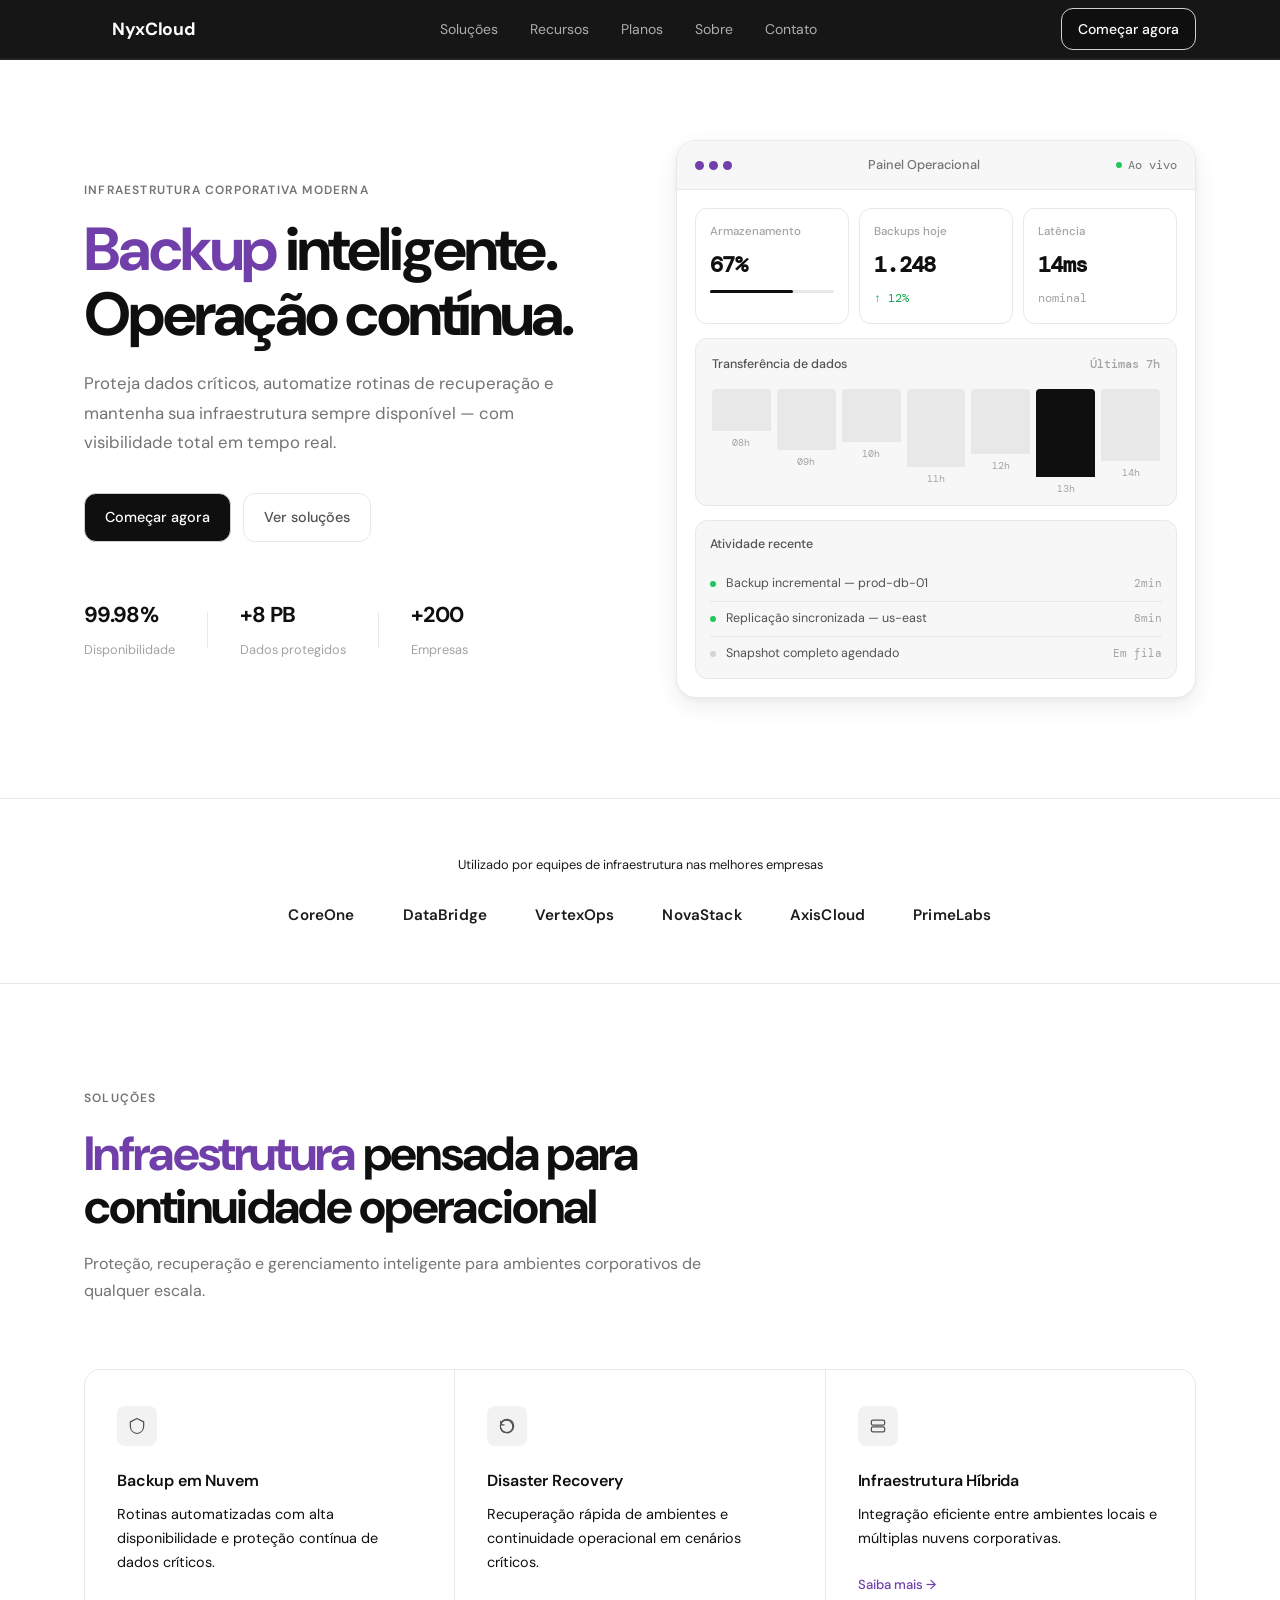
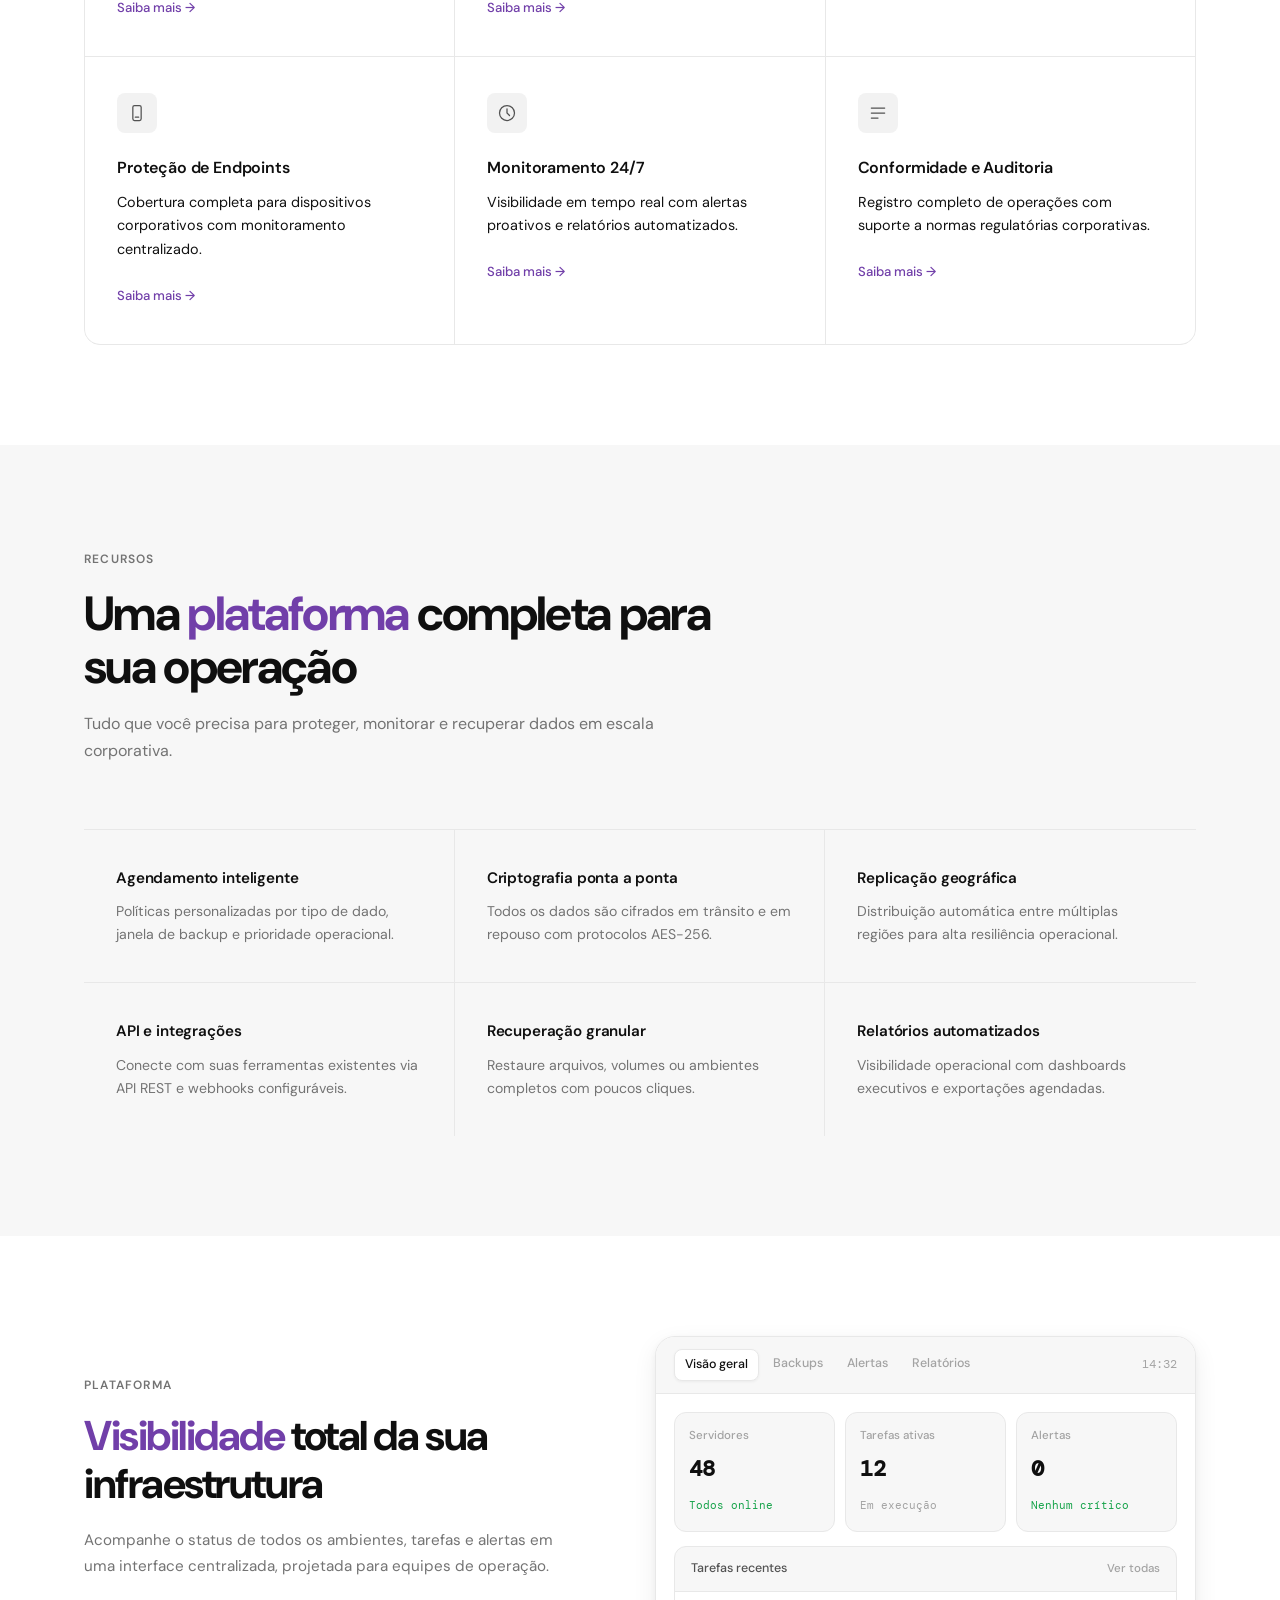
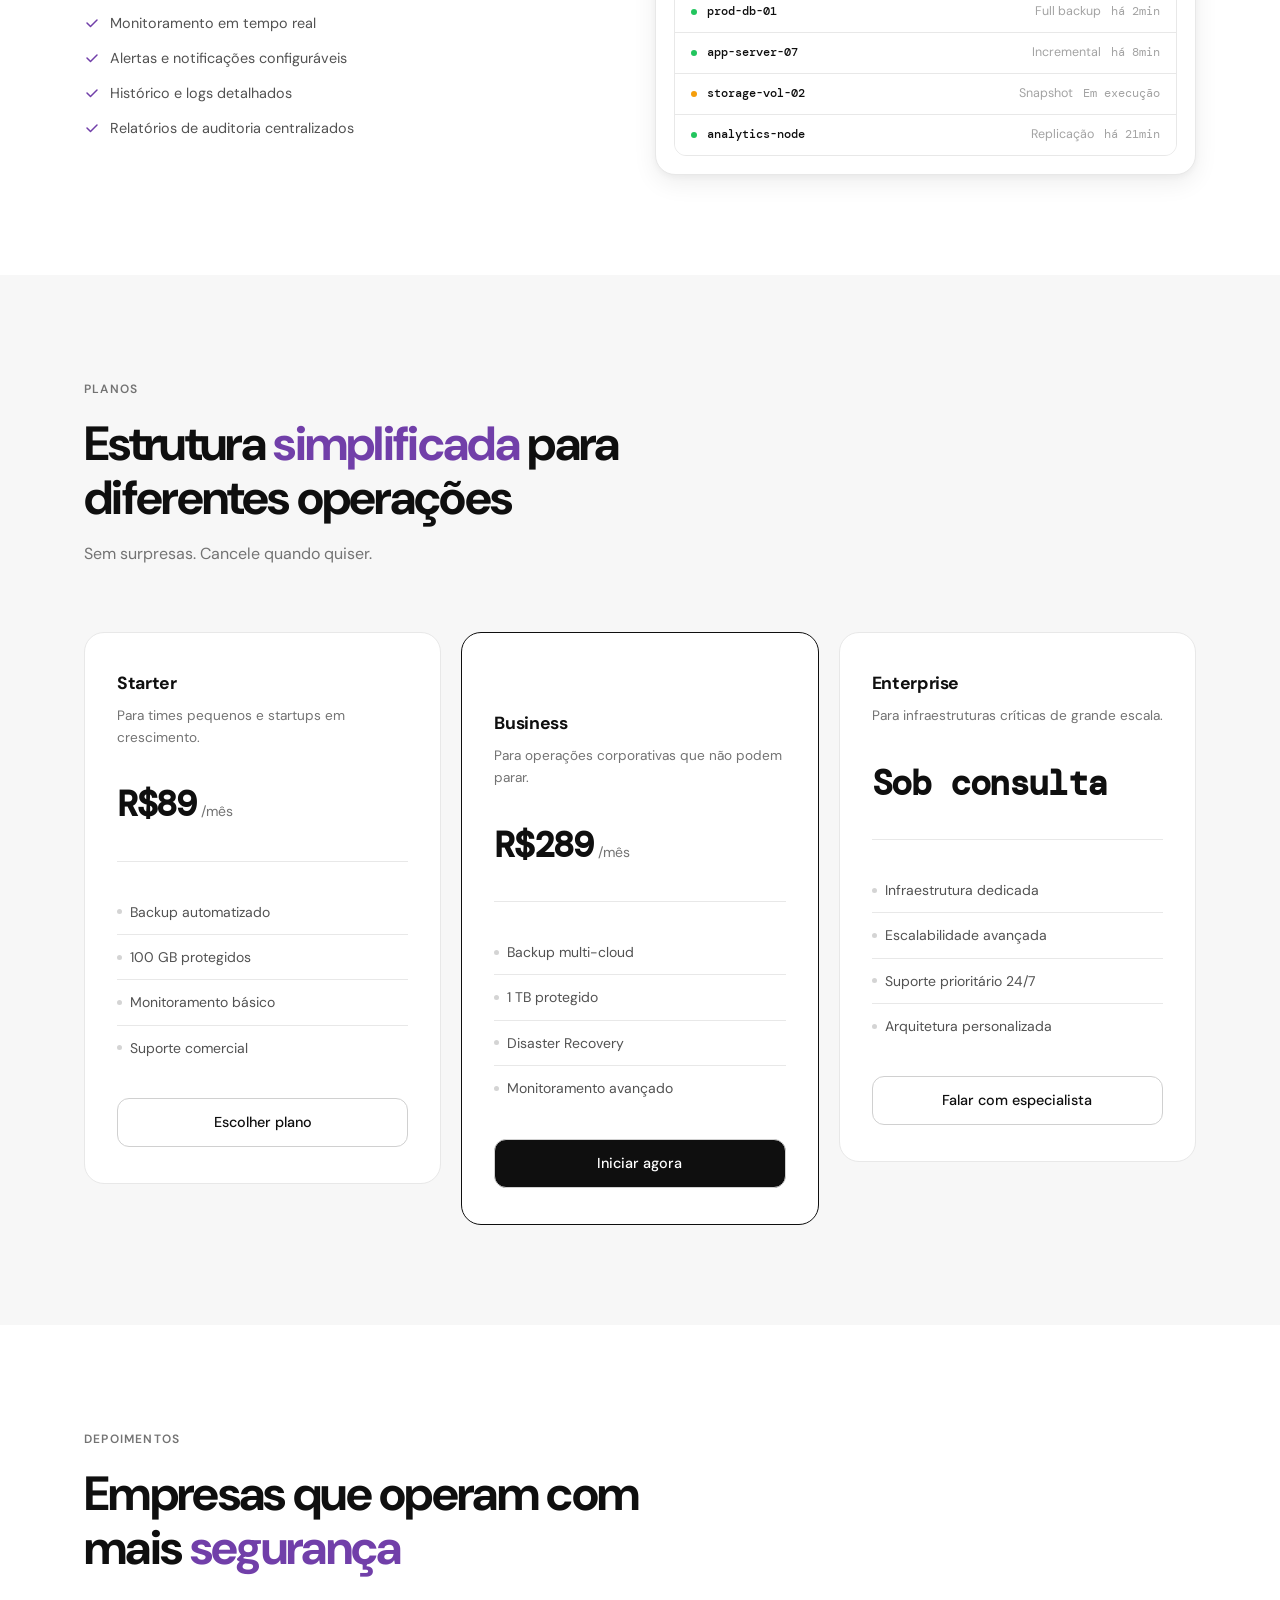
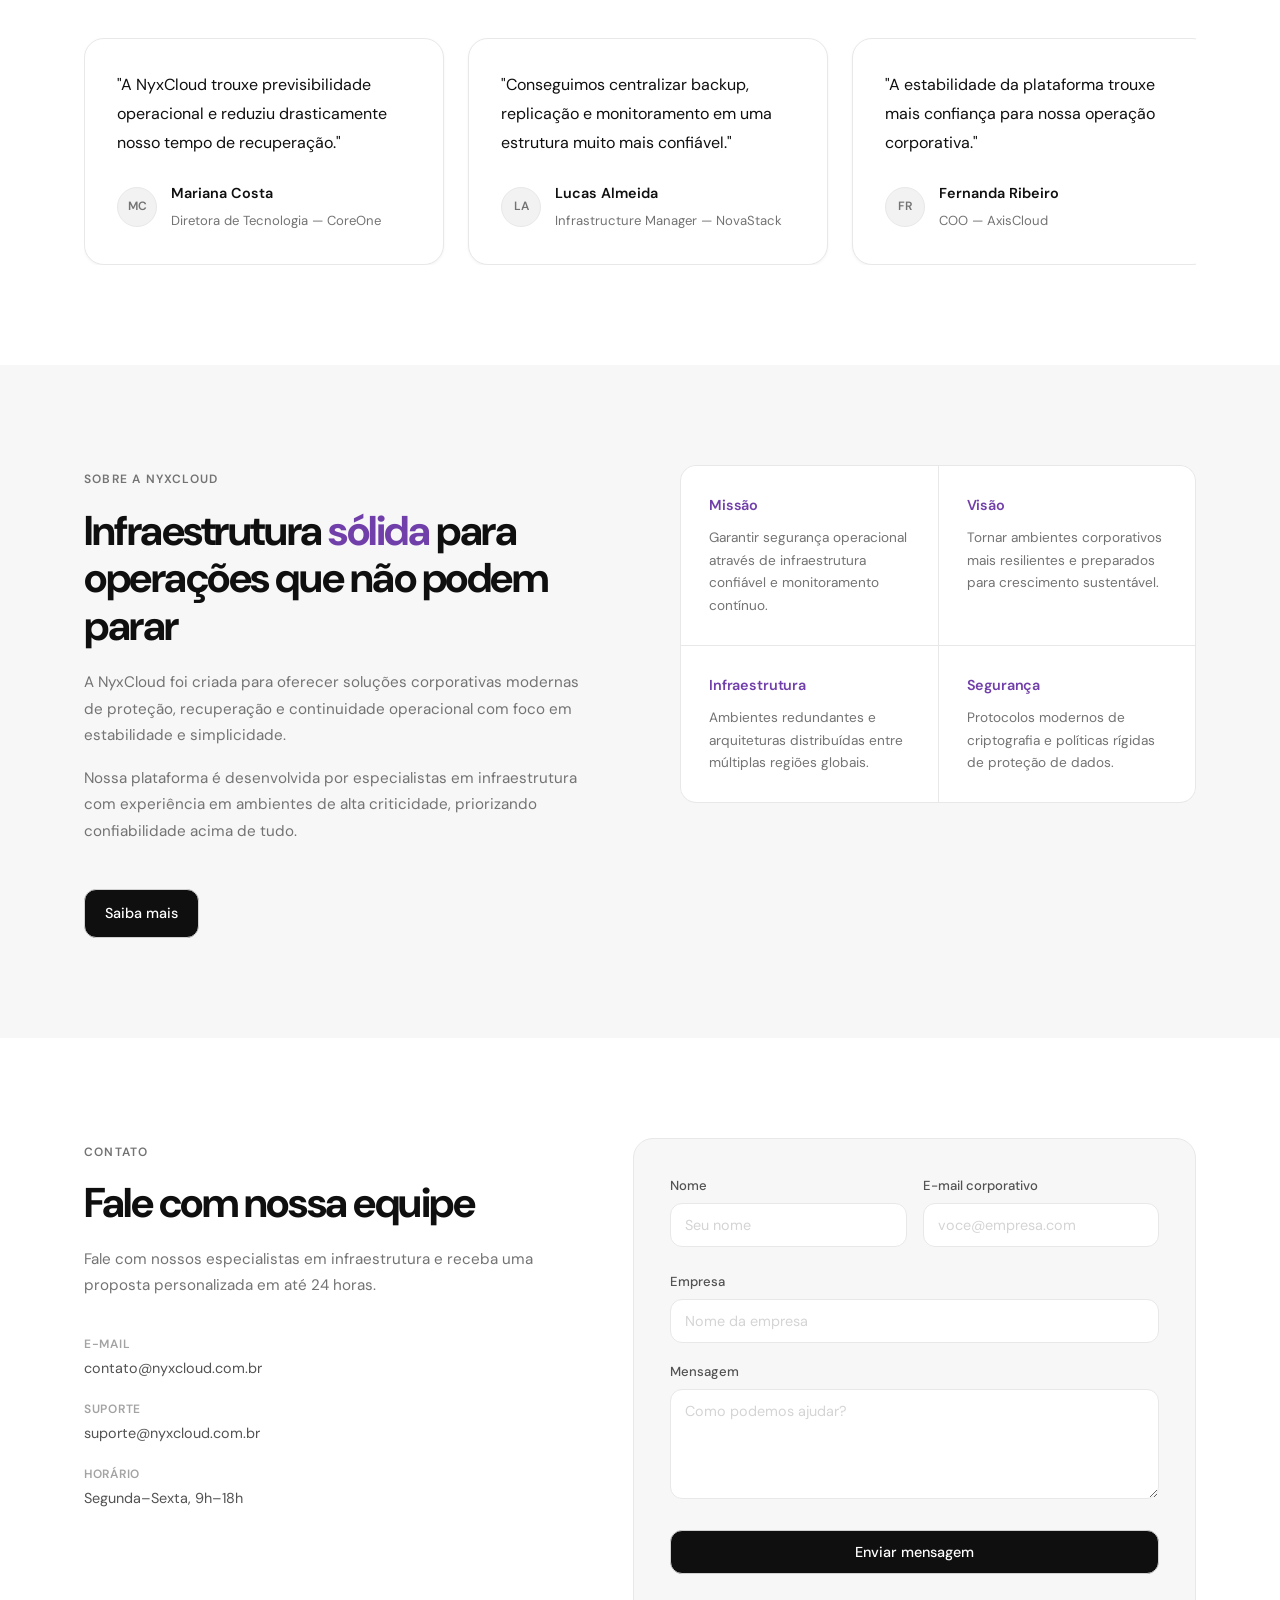
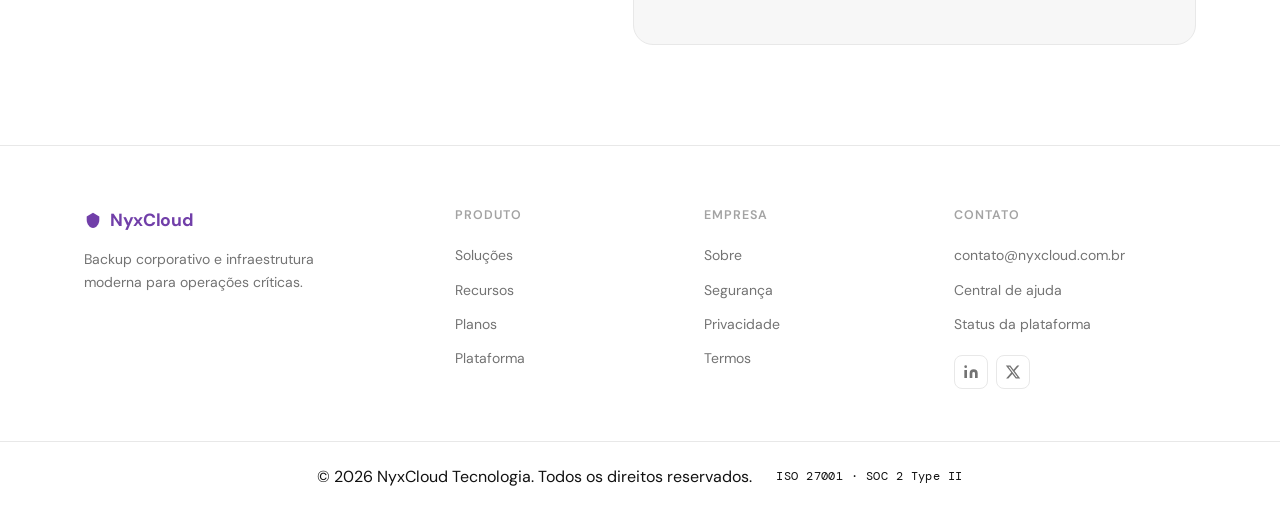
==== index.html @ 0a4fef14 "Melhorando o UI" ====
<!DOCTYPE html>
<html lang="pt-BR">
<head>
  <meta charset="UTF-8" />
  <meta name="viewport" content="width=device-width, initial-scale=1.0" />
  <title>NyxCloud — Backup e Infraestrutura Corporativa</title>

  <link rel="preconnect" href="https://fonts.googleapis.com">
  <link rel="preconnect" href="https://fonts.gstatic.com" crossorigin>
  <link href="https://fonts.googleapis.com/css2?family=DM+Sans:ital,opsz,wght@0,9..40,300;0,9..40,400;0,9..40,500;0,9..40,600;0,9..40,700;1,9..40,400&family=DM+Mono:wght@400;500&display=swap" rel="stylesheet">

  <link rel="stylesheet" href="style.css" />
</head>
<body>

  <!-- HEADER -->
  <header class="header" id="header">
    <div class="container nav-container">

      <a href="#" class="logo">
        <svg width="20" height="20" viewBox="0 0 20 20" fill="none" aria-hidden="true">
          
        </svg>
        NyxCloud
      </a>

      <nav class="nav" id="nav" aria-label="Navegação principal">
        <a href="#solutions">Soluções</a>
        <a href="#features">Recursos</a>
        <a href="#pricing">Planos</a>
        <a href="#about">Sobre</a>
        <a href="#contact">Contato</a>
      </nav>

      <div class="nav-actions">
        <a href="#contact" class="btn btn-primary btn-sm">Começar agora</a>
        <button class="menu-toggle" id="menuToggle" aria-label="Abrir menu" aria-expanded="false">
          <span></span>
          <span></span>
        </button>
      </div>

    </div>

    <div class="mobile-menu" id="mobileMenu" aria-hidden="true">
      <a href="#solutions">Soluções</a>
      <a href="#features">Recursos</a>
      <a href="#pricing">Planos</a>
      <a href="#about">Sobre</a>
      <a href="#contact">Contato</a>
      <a href="#contact" class="btn btn-primary">Começar agora</a>
    </div>
  </header>

  <!-- HERO -->
  <section class="hero section" id="hero">
    <div class="container hero-grid">

      <div class="hero-content reveal">
        <span class="eyebrow">Infraestrutura corporativa moderna</span>

        <h1><span style="color: #713fa9;">Backup</span> inteligente.<br>Operação contínua.</h1>

        <p>
          Proteja dados críticos, automatize rotinas de recuperação e mantenha sua infraestrutura sempre disponível — com visibilidade total em tempo real.
        </p>

        <div class="hero-actions">
          <a href="#pricing" class="btn btn-primary">Começar agora</a>
          <a href="#solutions" class="btn btn-ghost">Ver soluções</a>
        </div>

        <div class="hero-stats">
          <div class="stat-item">
            <strong>99.98%</strong>
            <span>Disponibilidade</span>
          </div>
          <div class="stat-divider"></div>
          <div class="stat-item">
            <strong>+8 PB</strong>
            <span>Dados protegidos</span>
          </div>
          <div class="stat-divider"></div>
          <div class="stat-item">
            <strong>+200</strong>
            <span>Empresas</span>
          </div>
        </div>
      </div>

      <div class="hero-visual reveal">
        <div class="dash-window">

          <div class="dash-bar">
            <div class="dash-dots">
              <span></span><span></span><span></span>
            </div>
            <span class="dash-label">Painel Operacional</span>
            <span class="dash-status"><i class="dot-live"></i>Ao vivo</span>
          </div>

          <div class="dash-body">

            <!-- Metric Row -->
            <div class="dash-metrics">
              <div class="dash-metric">
                <span class="metric-label">Armazenamento</span>
                <strong class="metric-value">67%</strong>
                <div class="metric-bar">
                  <div class="metric-fill" style="width: 67%"></div>
                </div>
              </div>
              <div class="dash-metric">
                <span class="metric-label">Backups hoje</span>
                <strong class="metric-value">1.248</strong>
                <div class="metric-trend up">↑ 12%</div>
              </div>
              <div class="dash-metric">
                <span class="metric-label">Latência</span>
                <strong class="metric-value">14ms</strong>
                <div class="metric-trend">nominal</div>
              </div>
            </div>

            <!-- Chart -->
            <div class="dash-chart-wrap">
              <div class="dash-chart-header">
                <span>Transferência de dados</span>
                <span class="chart-period">Últimas 7h</span>
              </div>
              <div class="dash-chart">
                <div class="chart-bars">
                  <div class="bar-col">
                    <div class="bar" style="height:42%"></div>
                    <span>08h</span>
                  </div>
                  <div class="bar-col">
                    <div class="bar" style="height:61%"></div>
                    <span>09h</span>
                  </div>
                  <div class="bar-col">
                    <div class="bar" style="height:53%"></div>
                    <span>10h</span>
                  </div>
                  <div class="bar-col">
                    <div class="bar" style="height:78%"></div>
                    <span>11h</span>
                  </div>
                  <div class="bar-col">
                    <div class="bar" style="height:65%"></div>
                    <span>12h</span>
                  </div>
                  <div class="bar-col">
                    <div class="bar active" style="height:88%"></div>
                    <span>13h</span>
                  </div>
                  <div class="bar-col">
                    <div class="bar" style="height:72%"></div>
                    <span>14h</span>
                  </div>
                </div>
              </div>
            </div>

            <!-- Activity -->
            <div class="dash-activity">
              <div class="activity-header">Atividade recente</div>
              <div class="activity-item">
                <span class="act-dot success"></span>
                <span class="act-text">Backup incremental — prod-db-01</span>
                <span class="act-time">2min</span>
              </div>
              <div class="activity-item">
                <span class="act-dot success"></span>
                <span class="act-text">Replicação sincronizada — us-east</span>
                <span class="act-time">8min</span>
              </div>
              <div class="activity-item">
                <span class="act-dot pending"></span>
                <span class="act-text">Snapshot completo agendado</span>
                <span class="act-time">Em fila</span>
              </div>
            </div>

          </div>
        </div>
      </div>

    </div>
  </section>

  <!-- TRUST -->
  <section class="trust-section">
    <div class="container">
      <p class="trust-label" style="color: #1b1b1b;">Utilizado por equipes de infraestrutura nas melhores empresas</p>
      <div class="trust-logos">
        <span style="color: #1b1b1b;">CoreOne</span>
        <span style="color: #1b1b1b;">DataBridge</span>
        <span style="color: #1b1b1b;">VertexOps</span>
        <span style="color: #1b1b1b;">NovaStack</span>
        <span style="color: #1b1b1b;">AxisCloud</span>
        <span style="color: #1b1b1b;">PrimeLabs</span>
      </div>
    </div>
  </section>

  <!-- SOLUTIONS -->
  <section class="section" id="solutions">
    <div class="container">

      <div class="section-header reveal">
        <span class="eyebrow">Soluções</span>
        <h2><span style="color: #713fa9;">Infraestrutura</span> pensada para continuidade operacional</h2>
        <p>Proteção, recuperação e gerenciamento inteligente para ambientes corporativos de qualquer escala.</p>
      </div>

      <div class="solutions-grid">

        <article class="solution-card reveal">
          <div class="icon-wrap">
            <svg width="20" height="20" viewBox="0 0 24 24" fill="none">
              <path d="M12 3L4 7V12C4 17 7.5 20.5 12 21C16.5 20.5 20 17 20 12V7L12 3Z" stroke="currentColor" stroke-width="1.5" stroke-linejoin="round"/>
            </svg>
          </div>
          <h3>Backup em Nuvem</h3>
          <p>Rotinas automatizadas com alta disponibilidade e proteção contínua de dados críticos.</p>
          <a href="#contact" class="card-link">Saiba mais →</a>
        </article>

        <article class="solution-card reveal">
          <div class="icon-wrap">
            <svg width="20" height="20" viewBox="0 0 24 24" fill="none">
              <path d="M4.5 10.5C5.2325 7.35916 8.04107 5 11.5 5C15.6421 5 19 8.35786 19 12.5C19 16.6421 15.6421 20 11.5 20C8.30904 20 5.5898 17.9715 4.67562 15M4.5 10.5H8.5M4.5 10.5V6.5" stroke="currentColor" stroke-width="1.5" stroke-linecap="round" stroke-linejoin="round"/>
              <circle cx="12" cy="12" r="8" stroke="currentColor" stroke-width="1.5"/>
            </svg>
          </div>
          <h3>Disaster Recovery</h3>
          <p>Recuperação rápida de ambientes e continuidade operacional em cenários críticos.</p>
          <a href="#contact" class="card-link">Saiba mais →</a>
        </article>

        <article class="solution-card reveal">
          <div class="icon-wrap">
            <svg width="20" height="20" viewBox="0 0 24 24" fill="none">
              <rect x="4" y="5" width="16" height="6" rx="2" stroke="currentColor" stroke-width="1.5"/>
              <rect x="4" y="13" width="16" height="6" rx="2" stroke="currentColor" stroke-width="1.5"/>
            </svg>
          </div>
          <h3>Infraestrutura Híbrida</h3>
          <p>Integração eficiente entre ambientes locais e múltiplas nuvens corporativas.</p>
          <a href="#contact" class="card-link">Saiba mais →</a>
        </article>

        <article class="solution-card reveal">
          <div class="icon-wrap">
            <svg width="20" height="20" viewBox="0 0 24 24" fill="none">
              <rect x="7" y="3" width="10" height="18" rx="2" stroke="currentColor" stroke-width="1.5"/>
              <path d="M10 17H14" stroke="currentColor" stroke-width="1.5" stroke-linecap="round"/>
            </svg>
          </div>
          <h3>Proteção de Endpoints</h3>
          <p>Cobertura completa para dispositivos corporativos com monitoramento centralizado.</p>
          <a href="#contact" class="card-link">Saiba mais →</a>
        </article>

        <article class="solution-card reveal">
          <div class="icon-wrap">
            <svg width="20" height="20" viewBox="0 0 24 24" fill="none">
              <circle cx="12" cy="12" r="9" stroke="currentColor" stroke-width="1.5"/>
              <path d="M12 7V12L15 15" stroke="currentColor" stroke-width="1.5" stroke-linecap="round"/>
            </svg>
          </div>
          <h3>Monitoramento 24/7</h3>
          <p>Visibilidade em tempo real com alertas proativos e relatórios automatizados.</p>
          <a href="#contact" class="card-link">Saiba mais →</a>
        </article>

        <article class="solution-card reveal">
          <div class="icon-wrap">
            <svg width="20" height="20" viewBox="0 0 24 24" fill="none">
              <path d="M4 6H20M4 12H20M4 18H12" stroke="currentColor" stroke-width="1.5" stroke-linecap="round"/>
            </svg>
          </div>
          <h3>Conformidade e Auditoria</h3>
          <p>Registro completo de operações com suporte a normas regulatórias corporativas.</p>
          <a href="#contact" class="card-link">Saiba mais →</a>
        </article>

      </div>
    </div>
  </section>

  <!-- FEATURES -->
  <section class="section section-muted" id="features">
    <div class="container">

      <div class="section-header reveal">
        <span class="eyebrow">Recursos</span>
        <h2>Uma <span style="color: #713fa9;">plataforma</span> completa para sua operação</h2>
        <p>Tudo que você precisa para proteger, monitorar e recuperar dados em escala corporativa.</p>
      </div>

      <div class="features-grid">
        <div class="feature-item reveal">
          <h3>Agendamento inteligente</h3>
          <p>Políticas personalizadas por tipo de dado, janela de backup e prioridade operacional.</p>
        </div>
        <div class="feature-item reveal">
          <h3>Criptografia ponta a ponta</h3>
          <p>Todos os dados são cifrados em trânsito e em repouso com protocolos AES-256.</p>
        </div>
        <div class="feature-item reveal">
          <h3>Replicação geográfica</h3>
          <p>Distribuição automática entre múltiplas regiões para alta resiliência operacional.</p>
        </div>
        <div class="feature-item reveal">
          <h3>API e integrações</h3>
          <p>Conecte com suas ferramentas existentes via API REST e webhooks configuráveis.</p>
        </div>
        <div class="feature-item reveal">
          <h3>Recuperação granular</h3>
          <p>Restaure arquivos, volumes ou ambientes completos com poucos cliques.</p>
        </div>
        <div class="feature-item reveal">
          <h3>Relatórios automatizados</h3>
          <p>Visibilidade operacional com dashboards executivos e exportações agendadas.</p>
        </div>
      </div>

    </div>
  </section>

  <!-- DASHBOARD PREVIEW -->
  <section class="section" id="dashboard">
    <div class="container dash-preview-section">

      <div class="dash-preview-text reveal">
        <span class="eyebrow">Plataforma</span>
        <h2><span style="color: #713fa9;">Visibilidade</span> total da sua infraestrutura</h2>
        <p>Acompanhe o status de todos os ambientes, tarefas e alertas em uma interface centralizada, projetada para equipes de operação.</p>

        <ul class="feature-list">
          <li>
            <svg width="16" height="16" viewBox="0 0 16 16" fill="none" style="color: #713fa9;"><path d="M3 8L6.5 11.5L13 5" stroke="currentColor" stroke-width="1.5" stroke-linecap="round" stroke-linejoin="round"/></svg>
            Monitoramento em tempo real
          </li>
          <li>
            <svg width="16" height="16" viewBox="0 0 16 16" fill="none" style="color: #713fa9;"><path d="M3 8L6.5 11.5L13 5" stroke="currentColor" stroke-width="1.5" stroke-linecap="round" stroke-linejoin="round"/></svg>
            Alertas e notificações configuráveis
          </li>
          <li>
            <svg width="16" height="16" viewBox="0 0 16 16" fill="none" style="color: #713fa9;"><path d="M3 8L6.5 11.5L13 5" stroke="currentColor" stroke-width="1.5" stroke-linecap="round" stroke-linejoin="round"/></svg>
            Histórico e logs detalhados
          </li>
          <li>
            <svg width="16" height="16" viewBox="0 0 16 16" fill="none" style="color: #713fa9;"><path d="M3 8L6.5 11.5L13 5" stroke="currentColor" stroke-width="1.5" stroke-linecap="round" stroke-linejoin="round"/></svg>
            Relatórios de auditoria centralizados
          </li>
        </ul>
      </div>

      <div class="dash-preview-ui reveal">
        <div class="preview-window">

          <div class="preview-topbar">
            <div class="preview-nav-items">
              <span class="pnav active" data-tab="overview">Visão geral</span>
              <span class="pnav" data-tab="backups">Backups</span>
              <span class="pnav" data-tab="alerts">Alertas</span>
              <span class="pnav" data-tab="reports">Relatórios</span>
            </div>
            <span class="preview-time">14:32</span>
          </div>

          <div class="preview-body" id="platformContent">
            <div class="preview-kpis">
              <div class="kpi-card">
                <span>Servidores</span>
                <strong>48</strong>
                <em class="kpi-status ok">Todos online</em>
              </div>
              <div class="kpi-card">
                <span>Tarefas ativas</span>
                <strong>12</strong>
                <em class="kpi-status">Em execução</em>
              </div>
              <div class="kpi-card">
                <span>Alertas</span>
                <strong>0</strong>
                <em class="kpi-status ok">Nenhum crítico</em>
              </div>
            </div>

            <div class="preview-list-wrap">
              <div class="plist-header">
                <span>Tarefas recentes</span>
                <span class="plist-view-all">Ver todas</span>
              </div>
              <div class="plist-item">
                <span class="pstatus-dot ok"></span>
                <span class="plist-name">prod-db-01</span>
                <span class="plist-type">Full backup</span>
                <span class="plist-ts">há 2min</span>
              </div>
              <div class="plist-item">
                <span class="pstatus-dot ok"></span>
                <span class="plist-name">app-server-07</span>
                <span class="plist-type">Incremental</span>
                <span class="plist-ts">há 8min</span>
              </div>
              <div class="plist-item">
                <span class="pstatus-dot running"></span>
                <span class="plist-name">storage-vol-02</span>
                <span class="plist-type">Snapshot</span>
                <span class="plist-ts">Em execução</span>
              </div>
              <div class="plist-item">
                <span class="pstatus-dot ok"></span>
                <span class="plist-name">analytics-node</span>
                <span class="plist-type">Replicação</span>
                <span class="plist-ts">há 21min</span>
              </div>
            </div>
          </div>

        </div>
      </div>

    </div>
  </section>

  <!-- PRICING -->
  <section class="section section-muted" id="pricing">
    <div class="container">

      <div class="section-header reveal">
        <span class="eyebrow">Planos</span>
        <h2>Estrutura <span style="color: #713fa9;">simplificada</span> para diferentes operações</h2>
        <p>Sem surpresas. Cancele quando quiser.</p>
      </div>

      <div class="pricing-grid">

        <div class="pricing-card reveal">
          <div class="plan-header">
            <h3>Starter</h3>
            <p>Para times pequenos e startups em crescimento.</p>
          </div>
          <div class="plan-price">
            <strong>R$89</strong>
            <span>/mês</span>
          </div>
          <ul class="plan-features">
            <li>Backup automatizado</li>
            <li>100 GB protegidos</li>
            <li>Monitoramento básico</li>
            <li>Suporte comercial</li>
          </ul>
          <a href="#contact" class="btn btn-outline w-full">Escolher plano</a>
        </div>

        <div class="pricing-card featured reveal">
          <div class="plan-badge">Mais utilizado</div>
          <div class="plan-header">
            <h3>Business</h3>
            <p>Para operações corporativas que não podem parar.</p>
          </div>
          <div class="plan-price">
            <strong>R$289</strong>
            <span>/mês</span>
          </div>
          <ul class="plan-features">
            <li>Backup multi-cloud</li>
            <li>1 TB protegido</li>
            <li>Disaster Recovery</li>
            <li>Monitoramento avançado</li>
          </ul>
          <a href="#contact" class="btn btn-primary w-full">Iniciar agora</a>
        </div>

        <div class="pricing-card reveal">
          <div class="plan-header">
            <h3>Enterprise</h3>
            <p>Para infraestruturas críticas de grande escala.</p>
          </div>
          <div class="plan-price">
            <strong>Sob consulta</strong>
          </div>
          <ul class="plan-features">
            <li>Infraestrutura dedicada</li>
            <li>Escalabilidade avançada</li>
            <li>Suporte prioritário 24/7</li>
            <li>Arquitetura personalizada</li>
          </ul>
          <a href="#contact" class="btn btn-outline w-full">Falar com especialista</a>
        </div>

      </div>
    </div>
  </section>

  
  <!-- TESTIMONIALS -->
  <section class="section">
    <div class="container">

      <div class="section-header reveal">
        <span class="eyebrow">Depoimentos</span>
        <h2>Empresas que operam com mais <span style="color: #713fa9;">segurança</span></h2>
      </div>

      <div class="testimonials-marquee reveal">

        <div class="testimonials-track">

          <div class="testimonial-card">
            <blockquote>
              "A NyxCloud trouxe previsibilidade operacional e reduziu drasticamente nosso tempo de recuperação."
            </blockquote>

            <div class="testimonial-author">
              <div class="author-avatar">MC</div>
              <div>
                <strong>Mariana Costa</strong>
                <span>Diretora de Tecnologia — CoreOne</span>
              </div>
            </div>
          </div>

          <div class="testimonial-card">
            <blockquote>
              "Conseguimos centralizar backup, replicação e monitoramento em uma estrutura muito mais confiável."
            </blockquote>

            <div class="testimonial-author">
              <div class="author-avatar">LA</div>
              <div>
                <strong>Lucas Almeida</strong>
                <span>Infrastructure Manager — NovaStack</span>
              </div>
            </div>
          </div>

          <div class="testimonial-card">
            <blockquote>
              "A estabilidade da plataforma trouxe mais confiança para nossa operação corporativa."
            </blockquote>

            <div class="testimonial-author">
              <div class="author-avatar">FR</div>
              <div>
                <strong>Fernanda Ribeiro</strong>
                <span>COO — AxisCloud</span>
              </div>
            </div>
          </div>

          <div class="testimonial-card">
            <blockquote>
              "O monitoramento contínuo melhorou nossa tomada de decisão operacional."
            </blockquote>

            <div class="testimonial-author">
              <div class="author-avatar">RT</div>
              <div>
                <strong>Ricardo Teixeira</strong>
                <span>Head de Infraestrutura — PrimeLabs</span>
              </div>
            </div>
          </div>

          <!-- DUPLICATE FOR LOOP -->

          <div class="testimonial-card">
            <blockquote>
              "A NyxCloud trouxe previsibilidade operacional e reduziu drasticamente nosso tempo de recuperação."
            </blockquote>

            <div class="testimonial-author">
              <div class="author-avatar">MC</div>
              <div>
                <strong>Mariana Costa</strong>
                <span>Diretora de Tecnologia — CoreOne</span>
              </div>
            </div>
          </div>

          <div class="testimonial-card">
            <blockquote>
              "Conseguimos centralizar backup, replicação e monitoramento em uma estrutura muito mais confiável."
            </blockquote>

            <div class="testimonial-author">
              <div class="author-avatar">LA</div>
              <div>
                <strong>Lucas Almeida</strong>
                <span>Infrastructure Manager — NovaStack</span>
              </div>
            </div>
          </div>

          <div class="testimonial-card">
            <blockquote>
              "A estabilidade da plataforma trouxe mais confiança para nossa operação corporativa."
            </blockquote>

            <div class="testimonial-author">
              <div class="author-avatar">FR</div>
              <div>
                <strong>Fernanda Ribeiro</strong>
                <span>COO — AxisCloud</span>
              </div>
            </div>
          </div>

          <div class="testimonial-card">
            <blockquote>
              "O monitoramento contínuo melhorou nossa tomada de decisão operacional."
            </blockquote>

            <div class="testimonial-author">
              <div class="author-avatar">RT</div>
              <div>
                <strong>Ricardo Teixeira</strong>
                <span>Head de Infraestrutura — PrimeLabs</span>
              </div>
            </div>
          </div>

        </div>

      </div>

    </div>
  </section>

  <!-- ABOUT -->

  <section class="section section-muted" id="about">
    <div class="container about-grid">

      <div class="about-text reveal">
        <span class="eyebrow">Sobre a NyxCloud</span>
        <h2>Infraestrutura <span style="color: #713fa9;">sólida</span> para operações que não podem parar</h2>
        <p>A NyxCloud foi criada para oferecer soluções corporativas modernas de proteção, recuperação e continuidade operacional com foco em estabilidade e simplicidade.</p>
        <p>Nossa plataforma é desenvolvida por especialistas em infraestrutura com experiência em ambientes de alta criticidade, priorizando confiabilidade acima de tudo.</p>
      
        <a href="about.html" class="btn btn-primary about-btn">Saiba mais</a>
      </div>

      <div class="about-pillars reveal">

        <div class="pillar">
          <h4 style="color: #713fa9;">Missão</h4>
          <p>Garantir segurança operacional através de infraestrutura confiável e monitoramento contínuo.</p>
        </div>
        <div class="pillar">
          <h4 style="color: #713fa9;">Visão</h4>
          <p>Tornar ambientes corporativos mais resilientes e preparados para crescimento sustentável.</p>
        </div>
        <div class="pillar">
          <h4 style="color: #713fa9;">Infraestrutura</h4>
          <p>Ambientes redundantes e arquiteturas distribuídas entre múltiplas regiões globais.</p>
        </div>
        <div class="pillar">
          <h4 style="color: #713fa9;">Segurança</h4>
          <p>Protocolos modernos de criptografia e políticas rígidas de proteção de dados.</p>
        </div>
      </div>

    </div>
  </section>

  <!-- CONTACT -->
  <section class="section" id="contact">
    <div class="container contact-grid">

      <div class="contact-info reveal">
        <span class="eyebrow">Contato</span>
        <h2>Fale com nossa equipe</h2>
        <p>Fale com nossos especialistas em infraestrutura e receba uma proposta personalizada em até 24 horas.</p>

        <div class="contact-details">
          <div class="contact-detail-item">
            <span class="detail-label">E-mail</span>
            <span>contato@nyxcloud.com.br</span>
          </div>
          <div class="contact-detail-item">
            <span class="detail-label">Suporte</span>
            <span>suporte@nyxcloud.com.br</span>
          </div>
          <div class="contact-detail-item">
            <span class="detail-label">Horário</span>
            <span>Segunda–Sexta, 9h–18h</span>
          </div>
        </div>
      </div>

      <form class="contact-form reveal" id="contactForm" novalidate>

        <div class="form-row">
          <div class="form-group">
            <label for="name">Nome</label>
            <input type="text" id="name" placeholder="Seu nome" required />
          </div>
          <div class="form-group">
            <label for="email">E-mail corporativo</label>
            <input type="email" id="email" placeholder="voce@empresa.com" required />
          </div>
        </div>

        <div class="form-group">
          <label for="company">Empresa</label>
          <input type="text" id="company" placeholder="Nome da empresa" required />
        </div>

        <div class="form-group">
          <label for="message">Mensagem</label>
          <textarea id="message" rows="4" placeholder="Como podemos ajudar?" required></textarea>
        </div>

        <button type="submit" class="btn btn-primary w-full">Enviar mensagem</button>

        <p class="form-message" id="formMessage" aria-live="polite"></p>

      </form>

    </div>
  </section>

  <!-- FOOTER -->
  <footer class="footer">
    <div class="container footer-grid">

      <div class="footer-brand">
        <a href="#" class="logo logo-footer">
          <svg width="18" height="18" viewBox="0 0 20 20" fill="none" aria-hidden="true">
            <path d="M10 2L3 6V10C3 14.4 6.1 18.5 10 19C13.9 18.5 17 14.4 17 10V6L10 2Z" fill="currentColor"/>
          </svg>
          NyxCloud
        </a>
        <p>Backup corporativo e infraestrutura moderna para operações críticas.</p>
      </div>

      <div class="footer-col">
        <h5>Produto</h5>
        <a href="#solutions">Soluções</a>
        <a href="#features">Recursos</a>
        <a href="#pricing">Planos</a>
        <a href="#dashboard">Plataforma</a>
      </div>

      <div class="footer-col">
        <h5>Empresa</h5>
        <a href="#about">Sobre</a>
        <a href="#">Segurança</a>
        <a href="#">Privacidade</a>
        <a href="#">Termos</a>
      </div>

      <div class="footer-col">
        <h5>Contato</h5>
        <a href="mailto:contato@nyxcloud.com.br">contato@nyxcloud.com.br</a>
        <a href="#">Central de ajuda</a>
        <a href="#">Status da plataforma</a>
        <div class="footer-socials">
          <a href="#" aria-label="LinkedIn">
            <svg width="16" height="16" viewBox="0 0 24 24" fill="currentColor"><path d="M16 8a6 6 0 016 6v7h-4v-7a2 2 0 00-2-2 2 2 0 00-2 2v7h-4v-7a6 6 0 016-6zM2 9h4v12H2z"/><circle cx="4" cy="4" r="2" fill="currentColor"/></svg>
          </a>
          <a href="#" aria-label="Twitter/X">
            <svg width="16" height="16" viewBox="0 0 24 24" fill="currentColor"><path d="M18.244 2.25h3.308l-7.227 8.26 8.502 11.24H16.17l-5.214-6.817L4.99 21.75H1.68l7.73-8.835L1.254 2.25H8.08l4.713 6.231zm-1.161 17.52h1.833L7.084 4.126H5.117z"/></svg>
          </a>
        </div>
      </div>

    </div>

    <div class="footer-bottom">
      <span>© 2026 NyxCloud Tecnologia. Todos os direitos reservados.</span>
      <span class="footer-cert">ISO 27001 · SOC 2 Type II</span>
    </div>

  </footer>

  <script src="script.js"></script>

</body>
</html>
---- style.css ----
/* ============================================
   NYXCLOUD — style.css
   Premium SaaS · Monochromatic · Production
   ============================================ */

/* ============================================
   RESET & BASE
============================================ */

*, *::before, *::after {
  margin: 0;
  padding: 0;
  box-sizing: border-box;
}

html {
  scroll-behavior: smooth;
  -webkit-text-size-adjust: 100%;
}

body {
  font-family: "DM Sans", system-ui, sans-serif;
  background: #ffffff;
  color: #111111;
  line-height: 1.6;
  overflow-x: hidden;
  -webkit-font-smoothing: antialiased;
}

img, svg {
  display: block;
  max-width: 100%;
}

a {
  text-decoration: none;
  color: inherit;
}

button, input, textarea, select {
  font-family: inherit;
  font-size: inherit;
}

/* ============================================
   DESIGN TOKENS
============================================ */

:root {
  /* Colors */
  --ink:         #0f0f0f;
  --ink-soft:    #1a1a1a;
  --white:       #ffffff;

  --gray-50:     #f7f7f7;
  --gray-100:    #f2f2f2;
  --gray-200:    #e8e8e8;
  --gray-300:    #d4d4d4;
  --gray-400:    #a3a3a3;
  --gray-500:    #737373;
  --gray-600:    #525252;

  /* Borders */
  --border:         1px solid #e8e8e8;
  --border-dark:    1px solid #d0d0d0;

  /* Radius */
  --r-sm:    8px;
  --r-md:    12px;
  --r-lg:    16px;
  --r-xl:    20px;

  /* Shadows */
  --shadow-xs:  0 1px 3px rgba(0,0,0,0.05);
  --shadow-sm:  0 2px 8px rgba(0,0,0,0.06), 0 1px 3px rgba(0,0,0,0.04);
  --shadow-md:  0 8px 24px rgba(0,0,0,0.07), 0 2px 6px rgba(0,0,0,0.04);

  /* Layout */
  --max-w:   1160px;
  --pad-x:   24px;

  /* Section spacing */
  --section-y:     100px;
  --section-y-sm:  64px;
}

/* ============================================
   LAYOUT UTILITIES
============================================ */

.container {
  width: 100%;
  max-width: var(--max-w);
  margin: 0 auto;
  padding: 0 var(--pad-x);
}

.section {
  padding: var(--section-y) 0;
}

.section-muted {
  background: var(--gray-50);
}

.w-full {
  width: 100%;
}

/* ============================================
   TYPOGRAPHY
============================================ */

.eyebrow {
  display: inline-block;
  font-size: 0.75rem;
  font-weight: 600;
  letter-spacing: 0.1em;
  text-transform: uppercase;
  color: var(--gray-500);
  margin-bottom: 18px;
}

.section-header {
  max-width: 640px;
  margin-bottom: 64px;
}

.section-header h2 {
  font-size: clamp(1.9rem, 4vw, 3rem);
  font-weight: 700;
  line-height: 1.12;
  letter-spacing: -0.035em;
  margin-bottom: 16px;
  color: var(--ink);
}

.section-header p {
  font-size: 1rem;
  color: var(--gray-500);
  line-height: 1.7;
}

/* ============================================
   BUTTONS
============================================ */

.btn {
  display: inline-flex;
  align-items: center;
  justify-content: center;
  gap: 8px;
  padding: 12px 20px;
  border-radius: var(--r-md);
  font-size: 0.9rem;
  font-weight: 500;
  cursor: pointer;
  border: none;
  transition: background 0.2s ease, opacity 0.2s ease, color 0.2s ease;
  white-space: nowrap;
}

.btn-sm {
  padding: 9px 16px;
  font-size: 0.875rem;
}

.btn-primary {
  background: var(--ink);
  color: var(--white);
  border: var(--border-dark);
}

.btn-primary:hover {
  background: #713fa9;
  opacity: 0.88;
}

.btn-outline {
  background: transparent;
  color: var(--ink);
  border: var(--border-dark);
}

.btn-outline:hover {
  background: var(--gray-100);
}

.btn-ghost {
  background: transparent;
  color: var(--gray-600);
  border: var(--border);
}

.btn-ghost:hover {
  background: #713fa9;;
  color: var(--white);
}

/* ============================================
   HEADER
============================================ */

.header {
  position: sticky;
  top: 0;
  z-index: 100;
  background: rgba(15, 15, 15, 0.97);
  backdrop-filter: blur(12px);
  -webkit-backdrop-filter: blur(12px);
  border-bottom: 1px solid rgba(255,255,255,0.07);
}

.nav-container {
  height: 58px;
  display: flex;
  align-items: center;
  justify-content: space-between;
  gap: 40px;
}

.logo {
  display: flex;
  align-items: center;
  gap: 8px;
  color: var(--white);
  font-size: 1.1rem;
  font-weight: 700;
  letter-spacing: -0.02em;
  flex-shrink: 0;
}

.logo svg {
  color: var(--white);
}

.nav {
  display: flex;
  align-items: center;
  gap: 32px;
  flex: 1;
  justify-content: center;
}

.nav a {
  color: rgba(255,255,255,0.65);
  font-size: 0.875rem;
  font-weight: 400;
  transition: color 0.2s ease;
}

.nav a:hover {
  color: var(--white);
}

.nav-actions {
  display: flex;
  align-items: center;
  gap: 12px;
  flex-shrink: 0;
}

/* Menu Toggle */
.menu-toggle {
  display: none;
  flex-direction: column;
  justify-content: center;
  gap: 5px;
  background: transparent;
  border: none;
  cursor: pointer;
  padding: 4px;
}

.menu-toggle span {
  width: 22px;
  height: 1.5px;
  background: var(--white);
  transition: transform 0.2s ease, opacity 0.2s ease;
  display: block;
}

/* Mobile Menu */
.mobile-menu {
  display: flex;
  flex-direction: column;
  gap: 0;
  background: #111111;
  border-top: 1px solid rgba(255,255,255,0.07);
  padding: 0 var(--pad-x);
  max-height: 0;
  overflow: hidden;
  transition: max-height 0.35s ease, padding 0.35s ease;
}

.mobile-menu.active {
  max-height: 420px;
  padding: 20px var(--pad-x) 28px;
  gap: 4px;
}

.mobile-menu a {
  color: rgba(255,255,255,0.75);
  font-size: 0.95rem;
  padding: 11px 0;
  border-bottom: 1px solid rgba(255,255,255,0.06);
  transition: color 0.2s ease;
}

.mobile-menu a:last-child {
  border-bottom: none;
  margin-top: 16px;
}

.mobile-menu .btn {
  display: flex;
  width: 100%;
}

/* ============================================
   HERO
============================================ */

.hero {
  padding-top: 80px;
  padding-bottom: 100px;
  overflow: hidden;
}

.hero-grid {
  display: grid;
  grid-template-columns: 1fr 1fr;
  gap: 72px;
  align-items: center;
}

.hero-content h1 {
  font-size: clamp(2.2rem, 5vw, 3.8rem);
  font-weight: 700;
  line-height: 1.06;
  letter-spacing: -0.045em;
  margin-bottom: 22px;
  color: var(--ink);
}

.hero-content p {
  font-size: 1.05rem;
  color: var(--gray-500);
  line-height: 1.75;
  max-width: 480px;
  margin-bottom: 36px;
}

.hero-actions {
  display: flex;
  align-items: center;
  gap: 12px;
  margin-bottom: 56px;
}

.hero-stats {
  display: flex;
  align-items: center;
  gap: 0;
}

.stat-item {
  padding-right: 32px;
}

.stat-item:last-child {
  padding-right: 0;
}

.stat-item strong {
  display: block;
  font-size: 1.35rem;
  font-weight: 700;
  letter-spacing: -0.03em;
  color: var(--ink);
  margin-bottom: 3px;
}

.stat-item span {
  font-size: 0.8rem;
  color: var(--gray-400);
  font-weight: 400;
}

.stat-divider {
  width: 1px;
  height: 36px;
  background: var(--gray-200);
  margin: 0 32px 0 0;
  flex-shrink: 0;
}

/* ============================================
   HERO DASHBOARD WINDOW
============================================ */

.hero-visual {
  position: relative;
}

.dash-window {
  background: var(--white);
  border: var(--border);
  border-radius: var(--r-xl);
  box-shadow: var(--shadow-md);
  overflow: hidden;
}

.dash-bar {
  display: flex;
  align-items: center;
  gap: 12px;
  padding: 14px 18px;
  border-bottom: var(--border);
  background: var(--gray-50);
}

.dash-dots {
  display: flex;
  gap: 5px;
}

.dash-dots span {
  width: 9px;
  height: 9px;
  border-radius: 50%;
  background: #713fa9;
}

.dash-label {
  font-size: 0.8rem;
  font-weight: 500;
  color: var(--gray-500);
  flex: 1;
  text-align: center;
}

.dash-status {
  display: flex;
  align-items: center;
  gap: 6px;
  font-size: 0.75rem;
  color: var(--gray-500);
  font-family: "DM Mono", monospace;
}

.dot-live {
  width: 6px;
  height: 6px;
  border-radius: 50%;
  background: #22c55e;
  display: inline-block;
  animation: pulse-live 2s ease infinite;
}

@keyframes pulse-live {
  0%, 100% { opacity: 1; }
  50% { opacity: 0.4; }
}

.dash-body {
  padding: 18px;
  display: flex;
  flex-direction: column;
  gap: 14px;
}

/* Metrics Row */
.dash-metrics {
  display: grid;
  grid-template-columns: repeat(3, 1fr);
  gap: 10px;
}

.dash-metric {
  background: var(--gray-150);
  border: var(--border);
  border-radius: var(--r-md);
  padding: 14px;
}

.metric-label {
  display: block;
  font-size: 0.72rem;
  color: var(--gray-400);
  margin-bottom: 6px;
  font-weight: 500;
}

.metric-value {
  display: block;
  font-size: 1.35rem;
  font-weight: 700;
  letter-spacing: -0.03em;
  color: var(--ink);
  margin-bottom: 8px;
  font-family: "DM Mono", monospace;
}

.metric-bar {
  height: 3px;
  background: var(--gray-200);
  border-radius: 99px;
}

.metric-fill {
  height: 100%;
  background: var(--ink);
  border-radius: 99px;
}

.metric-trend {
  font-size: 0.72rem;
  color: var(--gray-400);
  font-family: "DM Mono", monospace;
}

.metric-trend.up {
  color: #16a34a;
}

/* Chart */
.dash-chart-wrap {
  background: var(--gray-50);
  border: var(--border);
  border-radius: var(--r-md);
  padding: 16px;
}

.dash-chart-header {
  display: flex;
  justify-content: space-between;
  align-items: center;
  margin-bottom: 14px;
}

.dash-chart-header span {
  font-size: 0.78rem;
  font-weight: 500;
  color: var(--gray-600);
}

.chart-period {
  font-size: 0.72rem !important;
  color: var(--gray-400) !important;
  font-family: "DM Mono", monospace;
}

.dash-chart {
  height: 100px;
}

.chart-bars {
  height: 100%;
  display: flex;
  align-items: flex-end;
  gap: 6px;
}

.bar-col {
  flex: 1;
  display: flex;
  flex-direction: column;
  align-items: center;
  height: 100%;
  gap: 4px;
}

.bar {
  width: 100%;
  background: var(--gray-200);
  border-radius: 4px 4px 0 0;
  transition: background 0.2s;
  flex-shrink: 0;
}

.bar.active {
  background: var(--ink);
}

.bar-col span {
  font-size: 0.62rem;
  color: var(--gray-400);
  font-family: "DM Mono", monospace;
  white-space: nowrap;
}

/* Activity */
.dash-activity {
  background: var(--gray-50);
  border: var(--border);
  border-radius: var(--r-md);
  padding: 14px;
}

.activity-header {
  font-size: 0.78rem;
  font-weight: 500;
  color: var(--gray-600);
  margin-bottom: 12px;
}

.activity-item {
  display: flex;
  align-items: center;
  gap: 10px;
  padding: 7px 0;
  border-bottom: var(--border);
}

.activity-item:last-child {
  border-bottom: none;
  padding-bottom: 0;
}

.act-dot {
  width: 6px;
  height: 6px;
  border-radius: 50%;
  flex-shrink: 0;
}

.act-dot.success { background: #22c55e; }
.act-dot.pending { background: var(--gray-300); }

.act-text {
  font-size: 0.78rem;
  color: var(--gray-600);
  flex: 1;
}

.act-time {
  font-size: 0.7rem;
  color: var(--gray-400);
  font-family: "DM Mono", monospace;
  white-space: nowrap;
}

/* ============================================
   TRUST
============================================ */

.trust-section {
  padding: 56px 0;
  border-top: var(--border);
  border-bottom: var(--border);
}

.trust-label {
  text-align: center;
  font-size: 0.8rem;
  color: var(--gray-400);
  margin-bottom: 28px;
  font-weight: 400;
}

.trust-logos {
  display: flex;
  align-items: center;
  justify-content: center;
  gap: 48px;
  flex-wrap: wrap;
}

.trust-logos span {
  font-size: 0.95rem;
  font-weight: 600;
  color: var(--gray-300);
  letter-spacing: 0.01em;
  transition: color 0.2s ease;
}

.trust-logos span:hover {
  color: var(--gray-400);
}

/* ============================================
   SOLUTIONS
============================================ */

.solutions-grid {
  display: grid;
  grid-template-columns: repeat(3, 1fr);
  gap: 1px;
  background: var(--gray-200);
  border: var(--border);
  border-radius: var(--r-lg);
  overflow: hidden;
}

.solution-card {
  background: var(--white);
  padding: 36px 32px;
  transition: background 0.2s ease;
}

.solution-card:hover {
  background: var(--gray-50);
}

.icon-wrap {
  width: 40px;
  height: 40px;
  display: flex;
  align-items: center;
  justify-content: center;
  background: var(--gray-100);
  border-radius: var(--r-sm);
  margin-bottom: 22px;
  color: var(--gray-600);
}

.solution-card h3 {
  font-size: 1rem;
  font-weight: 600;
  color: var(--ink);
  margin-bottom: 10px;
  letter-spacing: -0.01em;
}

.solution-card p {
  font-size: 0.9rem;
  color: var(--gray-700);
  line-height: 1.65;
  margin-bottom: 20px;
}

.card-link {
  font-size: 0.82rem;
  font-weight: 500;
  color: #713fa9;
  transition: color 0.2s ease;
}

.card-link:hover {
  color: #5a2d7a;
}

/* ============================================
   FEATURES
============================================ */

.features-grid {
  display: grid;
  grid-template-columns: repeat(3, 1fr);
  gap: 0;
}

.feature-item {
  padding: 36px 32px;
  border-top: var(--border);
  border-right: var(--border);
}

.feature-item:nth-child(3n) {
  border-right: none;
}

.feature-item h3 {
  font-size: 0.95rem;
  font-weight: 600;
  color: var(--ink);
  margin-bottom: 10px;
  letter-spacing: -0.01em;
}

.feature-item p {
  font-size: 0.88rem;
  color: var(--gray-500);
  line-height: 1.65;
}

/* ============================================
   DASHBOARD PREVIEW SECTION
============================================ */

.dash-preview-section {
  display: grid;
  grid-template-columns: 1fr 1.1fr;
  gap: 80px;
  align-items: center;
}

.dash-preview-text h2 {
  font-size: clamp(1.8rem, 3.5vw, 2.6rem);
  font-weight: 700;
  line-height: 1.15;
  letter-spacing: -0.035em;
  margin-bottom: 18px;
  color: var(--ink);
}

.dash-preview-text p {
  font-size: 0.95rem;
  color: var(--gray-500);
  line-height: 1.75;
  margin-bottom: 32px;
}

.feature-list {
  list-style: none;
  display: flex;
  flex-direction: column;
  gap: 12px;
}

.feature-list li {
  display: flex;
  align-items: center;
  gap: 10px;
  font-size: 0.9rem;
  color: var(--gray-600);
}

.feature-list svg {
  flex-shrink: 0;
  color: var(--gray-400);
}

/* Preview Window */
.preview-window {
  background: var(--white);
  border: var(--border);
  border-radius: var(--r-xl);
  box-shadow: var(--shadow-md);
  overflow: hidden;
}

.preview-topbar {
  display: flex;
  align-items: center;
  justify-content: space-between;
  padding: 12px 18px;
  border-bottom: var(--border);
  background: var(--gray-50);
}

.preview-nav-items {
  display: flex;
  gap: 4px;
}

.pnav {
  font-size: 0.78rem;
  padding: 5px 10px;
  border-radius: var(--r-sm);
  color: var(--gray-400);
  cursor: pointer;
  font-weight: 500;
}

.pnav.active {
  background: var(--white);
  color: var(--ink);
  border: var(--border);
  box-shadow: var(--shadow-xs);
}

.preview-time {
  font-size: 0.72rem;
  color: var(--gray-400);
  font-family: "DM Mono", monospace;
}

.preview-body {
  padding: 18px;
  display: flex;
  flex-direction: column;
  gap: 14px;
}

.preview-kpis {
  display: grid;
  grid-template-columns: repeat(3, 1fr);
  gap: 10px;
}

.kpi-card {
  background: var(--gray-50);
  border: var(--border);
  border-radius: var(--r-md);
  padding: 14px;
}

.kpi-card span {
  display: block;
  font-size: 0.72rem;
  color: var(--gray-400);
  margin-bottom: 6px;
  font-weight: 500;
}

.kpi-card strong {
  display: block;
  font-size: 1.4rem;
  font-weight: 700;
  letter-spacing: -0.03em;
  color: var(--ink);
  margin-bottom: 4px;
  font-family: "DM Mono", monospace;
}

.kpi-status {
  font-size: 0.7rem;
  color: var(--gray-400);
  font-style: normal;
  font-family: "DM Mono", monospace;
}

.kpi-status.ok {
  color: #16a34a;
}

.preview-list-wrap {
  background: var(--gray-50);
  border: var(--border);
  border-radius: var(--r-md);
  overflow: hidden;
}

.plist-header {
  display: flex;
  justify-content: space-between;
  align-items: center;
  padding: 12px 16px;
  border-bottom: var(--border);
}

.plist-header span {
  font-size: 0.78rem;
  font-weight: 500;
  color: var(--gray-600);
}

.plist-view-all {
  font-size: 0.72rem !important;
  color: var(--gray-400) !important;
  cursor: pointer;
}

.plist-item {
  display: flex;
  align-items: center;
  gap: 10px;
  padding: 10px 16px;
  border-bottom: var(--border);
  background: var(--white);
  font-size: 0.78rem;
}

.plist-item:last-child {
  border-bottom: none;
}

.pstatus-dot {
  width: 6px;
  height: 6px;
  border-radius: 50%;
  flex-shrink: 0;
}

.pstatus-dot.ok { background: #22c55e; }
.pstatus-dot.running {
  background: #f59e0b;
  animation: pulse-live 1.5s ease infinite;
}

.plist-name {
  flex: 1;
  color: var(--gray-700);
  font-weight: 500;
  font-family: "DM Mono", monospace;
  font-size: 0.75rem !important;
  color: var(--ink) !important;
}

.plist-type {
  color: var(--gray-400) !important;
}

.plist-ts {
  color: var(--gray-400) !important;
  font-family: "DM Mono", monospace;
  white-space: nowrap;
}

/* ============================================
   PRICING
============================================ */

.pricing-grid {
  display: grid;
  grid-template-columns: repeat(3, 1fr);
  gap: 20px;
  align-items: start;
}

.pricing-card {
  background: var(--white);
  border: var(--border);
  border-radius: var(--r-xl);
  padding: 36px 32px;
  position: relative;
  transition: box-shadow 0.2s ease;
}

.pricing-card:hover {
  box-shadow: var(--shadow-sm);
}

.pricing-card.featured {
  border-color: var(--ink);
  padding-top: 28px;
}

.plan-badge {
  display: inline-block;
  padding: 4px 10px;
  color: var(--white);
  border-radius: 99px;
  font-size: 0.72rem;
  font-weight: 600;
  margin-bottom: 20px;
  letter-spacing: 0.02em;
}

.plan-header h3 {
  font-size: 1.1rem;
  font-weight: 700;
  color: var(--ink);
  margin-bottom: 8px;
  letter-spacing: -0.02em;
}

.plan-header p {
  font-size: 0.85rem;
  color: var(--gray-500);
  line-height: 1.6;
  margin-bottom: 28px;
}

.plan-price {
  margin-bottom: 28px;
  padding-bottom: 28px;
  border-bottom: var(--border);
}

.plan-price strong {
  font-size: 2.2rem;
  font-weight: 700;
  letter-spacing: -0.04em;
  color: var(--ink);
  font-family: "DM Mono", monospace;
}

.plan-price span {
  font-size: 0.875rem;
  color: var(--gray-500);
  margin-left: 2px;
}

.plan-features {
  list-style: none;
  display: flex;
  flex-direction: column;
  gap: 0;
  margin-bottom: 28px;
}

.plan-features li {
  padding: 11px 0;
  font-size: 0.875rem;
  color: var(--gray-600);
  border-bottom: var(--border);
  display: flex;
  align-items: center;
  gap: 8px;
}

.plan-features li::before {
  content: '';
  width: 5px;
  height: 5px;
  border-radius: 50%;
  background: var(--gray-300);
  flex-shrink: 0;
}

.plan-features li:last-child {
  border-bottom: none;
}

/* ============================================
   TESTIMONIALS
============================================ */

.testimonial-slider {
  max-width: 720px;
}

.testimonial {
  display: none;
  background: var(--white);
  border: var(--border);
  border-radius: var(--r-xl);
  padding: 44px;
}

.testimonial.active {
  display: block;
}

.testimonial blockquote {
  font-size: 1.15rem;
  line-height: 1.65;
  color: var(--ink);
  font-weight: 400;
  margin-bottom: 30px;
  font-style: italic;
}

.testimonial-author {
  display: flex;
  align-items: center;
  gap: 14px;
}

.author-avatar {
  width: 40px;
  height: 40px;
  border-radius: 50%;
  background: var(--gray-100);
  border: var(--border);
  display: flex;
  align-items: center;
  justify-content: center;
  font-size: 0.75rem;
  font-weight: 600;
  color: var(--gray-500);
  flex-shrink: 0;
}

.testimonial-author strong {
  display: block;
  font-size: 0.9rem;
  font-weight: 600;
  color: var(--ink);
  margin-bottom: 2px;
}

.testimonial-author span {
  font-size: 0.82rem;
  color: var(--gray-500);
}

.testimonial-footer {
  display: flex;
  align-items: center;
  justify-content: space-between;
  margin-top: 20px;
}

.testimonial-dots {
  display: flex;
  gap: 6px;
}

.dot {
  width: 6px;
  height: 6px;
  border-radius: 50%;
  background: var(--gray-300);
  border: none;
  cursor: pointer;
  padding: 0;
  transition: background 0.2s ease, transform 0.2s ease;
}

.dot.active {
  background: var(--ink);
  transform: scale(1.3);
}

.testimonial-nav {
  display: flex;
  gap: 8px;
}

.testimonial-nav button {
  width: 36px;
  height: 36px;
  border-radius: var(--r-sm);
  border: var(--border);
  background: var(--white);
  cursor: pointer;
  font-size: 0.9rem;
  color: var(--gray-500);
  transition: background 0.2s ease, color 0.2s ease;
}

.testimonial-nav button:hover {
  background: var(--gray-100);
  color: var(--ink);
}

/* ============================================
   ABOUT
============================================ */

.about-grid {
  display: grid;
  grid-template-columns: 1fr 1fr;
  gap: 80px;
  align-items: start;
}

.about-text h2 {
  font-size: clamp(1.8rem, 3.5vw, 2.6rem);
  font-weight: 700;
  line-height: 1.15;
  letter-spacing: -0.035em;
  margin-bottom: 18px;
  color: var(--ink);
}

.about-text p {
  font-size: 0.95rem;
  color: var(--gray-500);
  line-height: 1.75;
  margin-bottom: 16px;
}

.about-text p:last-child {
  margin-bottom: 0;
}

.about-pillars {
  display: grid;
  grid-template-columns: 1fr 1fr;
  gap: 1px;
  background: var(--gray-200);
  border: var(--border);
  border-radius: var(--r-lg);
  overflow: hidden;
}

.pillar {
  background: var(--white);
  padding: 28px;
}

.pillar h4 {
  font-size: 0.9rem;
  font-weight: 600;
  color: var(--ink);
  margin-bottom: 10px;
  letter-spacing: -0.01em;
}

.pillar p {
  font-size: 0.85rem;
  color: var(--gray-500);
  line-height: 1.65;
}

/* ============================================
   CONTACT
============================================ */

.contact-grid {
  display: grid;
  grid-template-columns: 1fr 1.2fr;
  gap: 80px;
  align-items: start;
}

.contact-info h2 {
  font-size: clamp(1.8rem, 3.5vw, 2.6rem);
  font-weight: 700;
  line-height: 1.15;
  letter-spacing: -0.035em;
  margin-bottom: 18px;
  color: var(--ink);
}

.contact-info p {
  font-size: 0.95rem;
  color: var(--gray-500);
  line-height: 1.75;
  margin-bottom: 36px;
}

.contact-details {
  display: flex;
  flex-direction: column;
  gap: 20px;
}

.contact-detail-item {
  display: flex;
  flex-direction: column;
  gap: 3px;
}

.detail-label {
  font-size: 0.75rem;
  font-weight: 600;
  letter-spacing: 0.06em;
  text-transform: uppercase;
  color: var(--gray-400);
}

.contact-detail-item span:last-child {
  font-size: 0.9rem;
  color: var(--gray-600);
}

/* Contact Form */
.contact-form {
  background: var(--gray-50);
  border: var(--border);
  border-radius: var(--r-xl);
  padding: 36px;
}

.form-row {
  display: grid;
  grid-template-columns: 1fr 1fr;
  gap: 16px;
}

.form-group {
  margin-bottom: 18px;
}

.form-group:last-of-type {
  margin-bottom: 24px;
}

.form-group label {
  display: block;
  font-size: 0.82rem;
  font-weight: 500;
  color: var(--gray-600);
  margin-bottom: 7px;
}

.form-group input,
.form-group textarea {
  width: 100%;
  padding: 12px 14px;
  border: var(--border);
  border-radius: var(--r-md);
  background: var(--white);
  font-size: 0.9rem;
  color: var(--ink);
  outline: none;
  transition: border-color 0.2s ease, box-shadow 0.2s ease;
}

.form-group input::placeholder,
.form-group textarea::placeholder {
  color: var(--gray-300);
}

.form-group input:focus,
.form-group textarea:focus {
  border-color: var(--gray-400);
  box-shadow: 0 0 0 3px rgba(0,0,0,0.04);
}

.form-group textarea {
  resize: vertical;
  min-height: 110px;
}

.form-message {
  margin-top: 14px;
  font-size: 0.85rem;
  color: var(--gray-500);
  min-height: 20px;
}

/* ============================================
   FOOTER
============================================ */

.footer {
  border-top: var(--border);
  background: var(--white);
  padding-top: 60px;
}

.footer-grid {
  display: grid;
  grid-template-columns: 1.6fr 1fr 1fr 1.2fr;
  gap: 48px;
  padding-bottom: 52px;
}

.footer-brand .logo-footer {
  color: #713fa9;
  margin-bottom: 14px;
}

.footer-brand .logo-footer svg {
    color: #713fa9;
}

.footer-brand p {
  font-size: 0.875rem;
  color: var(--gray-500);
  line-height: 1.65;
  max-width: 260px;
}

.footer-col h5 {
  font-size: 0.78rem;
  font-weight: 600;
  letter-spacing: 0.08em;
  text-transform: uppercase;
  color: var(--gray-400);
  margin-bottom: 18px;
}

.footer-col a {
  display: block;
  font-size: 0.875rem;
  color: var(--gray-500);
  margin-bottom: 12px;
  transition: color 0.2s ease;
}

.footer-col a:hover {
    color: #713fa9;
}

.footer-socials {
  display: flex;
  gap: 8px;
  margin-top: 20px;
}

.footer-socials a {
  width: 34px;
  height: 34px;
  border: var(--border);
  border-radius: var(--r-sm);
  display: flex;
  align-items: center;
  justify-content: center;
  color: var(--gray-500);
  margin-bottom: 0;
  transition: color 0.2s ease, background 0.2s ease;
}

.footer-socials a:hover {
  background: var(--gray-100);
  color: var(--ink);
}
.footer-bottom {
  border-top: var(--border);
  padding: 22px 0;
  display: flex;
  flex-direction: column; /* Alinha em linha vertical */
  align-items: center;    /* Centraliza horizontalmente */
  justify-content: center;
  gap: 12px;              /* Cria um espaço saudável entre as duas linhas */
  text-align: center;
}

/* Ajuste para telas maiores (Desktop) ficarem lado a lado, mas ainda centralizados */
@media (min-width: 768px) {
  .footer-bottom {
    flex-direction: row;  /* Volta a ficar lado a lado no PC */
    gap: 24px;            /* Espaço entre eles no desktop */
  }
}
.footer-cert {
  font-family: "DM Mono", monospace;
  font-size: 0.72rem !important;
  letter-spacing: 0.04em;
}

/* ============================================
   SCROLL REVEAL
============================================ */

.reveal {
  opacity: 0;
  transform: translateY(16px);
  transition: opacity 0.6s ease, transform 0.6s ease;
}

.reveal.active {
  opacity: 1;
  transform: translateY(0);
}

/* ============================================
   RESPONSIVE — TABLET (≤1024px)
============================================ */

@media (max-width: 1024px) {

  :root {
    --section-y: 80px;
  }

  .hero-grid {
    grid-template-columns: 1fr;
    gap: 56px;
  }

  .hero-content h1 {
    font-size: clamp(2rem, 6vw, 3rem);
  }

  .hero-content p {
    max-width: 100%;
  }

  .dash-preview-section {
    grid-template-columns: 1fr;
    gap: 52px;
  }

  .about-grid {
    grid-template-columns: 1fr;
    gap: 48px;
  }

  .contact-grid {
    grid-template-columns: 1fr;
    gap: 52px;
  }

  .solutions-grid {
    grid-template-columns: repeat(2, 1fr);
  }

  .features-grid {
    grid-template-columns: repeat(2, 1fr);
  }

  .feature-item:nth-child(3n) {
    border-right: var(--border);
  }

  .feature-item:nth-child(2n) {
    border-right: none;
  }

  .pricing-grid {
    grid-template-columns: 1fr;
    max-width: 440px;
  }

  .footer-grid {
    grid-template-columns: repeat(2, 1fr);
    gap: 36px;
  }

  .trust-logos {
    gap: 32px;
  }

}

/* ============================================
   RESPONSIVE — MOBILE (≤768px)
============================================ */

@media (max-width: 768px) {

  :root {
    --section-y: 64px;
    --pad-x: 20px;
  }

  .nav {
    display: none;
  }

  .menu-toggle {
    display: flex;
  }

  .nav-actions .btn-sm {
    display: none;
  }

  .hero {
    padding-top: 56px;
    padding-bottom: 72px;
  }

  .hero-actions {
    flex-direction: column;
    align-items: stretch;
  }

  .hero-stats {
    flex-wrap: wrap;
    gap: 0;
  }

  .stat-item {
    padding: 0;
    min-width: 33.333%;
  }

  .stat-divider {
    display: none;
  }

  .dash-metrics {
    grid-template-columns: repeat(3, 1fr);
  }

  .solutions-grid {
    grid-template-columns: 1fr;
    gap: 1px;
  }

  .features-grid {
    grid-template-columns: 1fr;
  }

  .feature-item {
    border-right: none;
  }

  .pricing-grid {
    max-width: 100%;
  }

  .about-pillars {
    grid-template-columns: 1fr;
  }

  .testimonial {
    padding: 32px 24px;
  }

  .testimonial blockquote {
    font-size: 1rem;
  }

  .form-row {
    grid-template-columns: 1fr;
  }

  .footer-grid {
    grid-template-columns: 1fr;
    gap: 28px;
  }

  .footer-bottom {
    flex-direction: column;
    gap: 8px;
    text-align: center;
  }

  .section-header {
    margin-bottom: 44px;
  }

  .trust-logos {
    gap: 24px;
    justify-content: flex-start;
  }

  .preview-kpis {
    grid-template-columns: repeat(3, 1fr);
  }

}

/* ============================================
   RESPONSIVE — SMALL MOBILE (≤420px)
============================================ */

@media (max-width: 420px) {

  .dash-metrics {
    grid-template-columns: 1fr 1fr;
  }

  .dash-metrics .dash-metric:last-child {
    grid-column: span 2;
  }

  .preview-kpis {
    grid-template-columns: 1fr;
  }

  .testimonial-footer {
    flex-direction: column;
    align-items: flex-start;
    gap: 16px;
  }

}

/* ============================
   PREMIUM IMPROVEMENTS
============================ */

.solution-card,
.feature-item,
.pricing-card,
.pillar,
.kpi-card,
.preview-list-wrap,
.contact-form,
.testimonial-card {
  transition: all 0.28s ease;
}

.solution-card:hover,
.feature-item:hover,
.pricing-card:hover,
.pillar:hover,
.kpi-card:hover {
  transform: translateY(-4px);
}

.about-btn {
  margin-top: 28px;
}

/* ============================
   TESTIMONIALS MARQUEE
============================ */

.testimonials-marquee {
  overflow: hidden;
  position: relative;
  width: 100%;
}

.testimonials-track {
  display: flex;
  gap: 24px;
  width: max-content;
  animation: marqueeMove 28s linear infinite;
}

.testimonials-marquee:hover .testimonials-track {
  animation-play-state: paused;
}

.testimonial-card {
  width: 360px;
  flex-shrink: 0;
  background: var(--white);
  border: var(--border);
  border-radius: var(--r-xl);
  padding: 32px;
  box-shadow: var(--shadow-xs);
}

.testimonial-card:hover {
  box-shadow: var(--shadow-md);
}

.testimonial-card blockquote {
  font-size: 1rem;
  line-height: 1.8;
  margin-bottom: 24px;
  color: var(--ink);
}

@keyframes marqueeMove {
  from {
    transform: translateX(0);
  }

  to {
    transform: translateX(-50%);
  }
}

/* ============================
   PLATFORM TABS
============================ */

.pnav {
  transition: all 0.25s ease;
}

.pnav:hover {
  background: var(--gray-100);
  color: var(--ink);
}

.preview-body {
  transition: opacity 0.25s ease;
}

/* ============================
   PRICING RESPONSIVE FIXES
============================ */

@media (max-width: 1024px) {

  .pricing-grid {
    max-width: 100%;
    gap: 18px;
  }

  .pricing-card {
    padding: 28px;
  }

  .plan-price strong {
    font-size: 2rem;
  }
}

@media (max-width: 768px) {

  .pricing-grid {
    grid-template-columns: 1fr;
  }

  .pricing-card {
    width: 100%;
    padding: 24px;
    border-radius: 18px;
  }

  .plan-header p {
    font-size: 0.82rem;
  }

  .plan-price strong {
    font-size: 1.8rem;
  }

  .testimonial-card {
    width: 300px;
  }

  .preview-topbar {
    flex-direction: column;
    align-items: flex-start;
    gap: 12px;
  }

  .preview-nav-items {
    flex-wrap: wrap;
  }
}
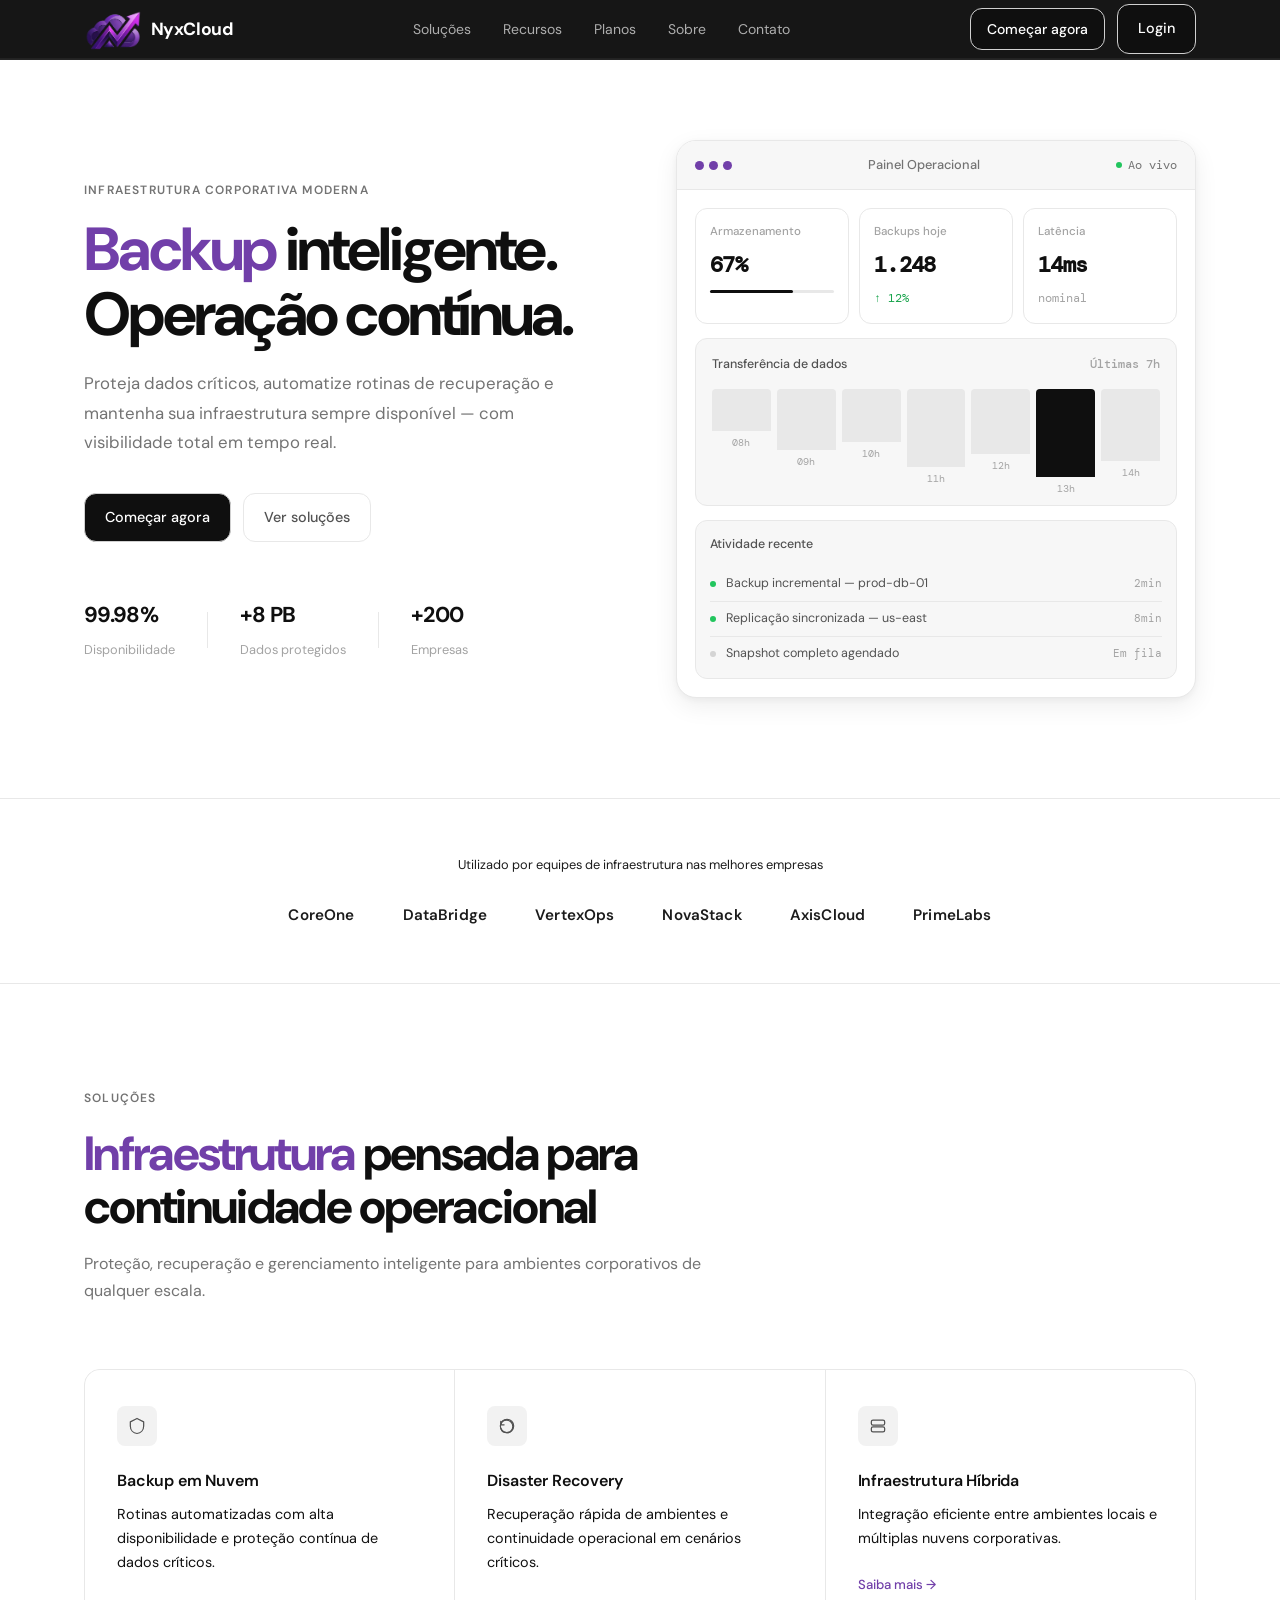
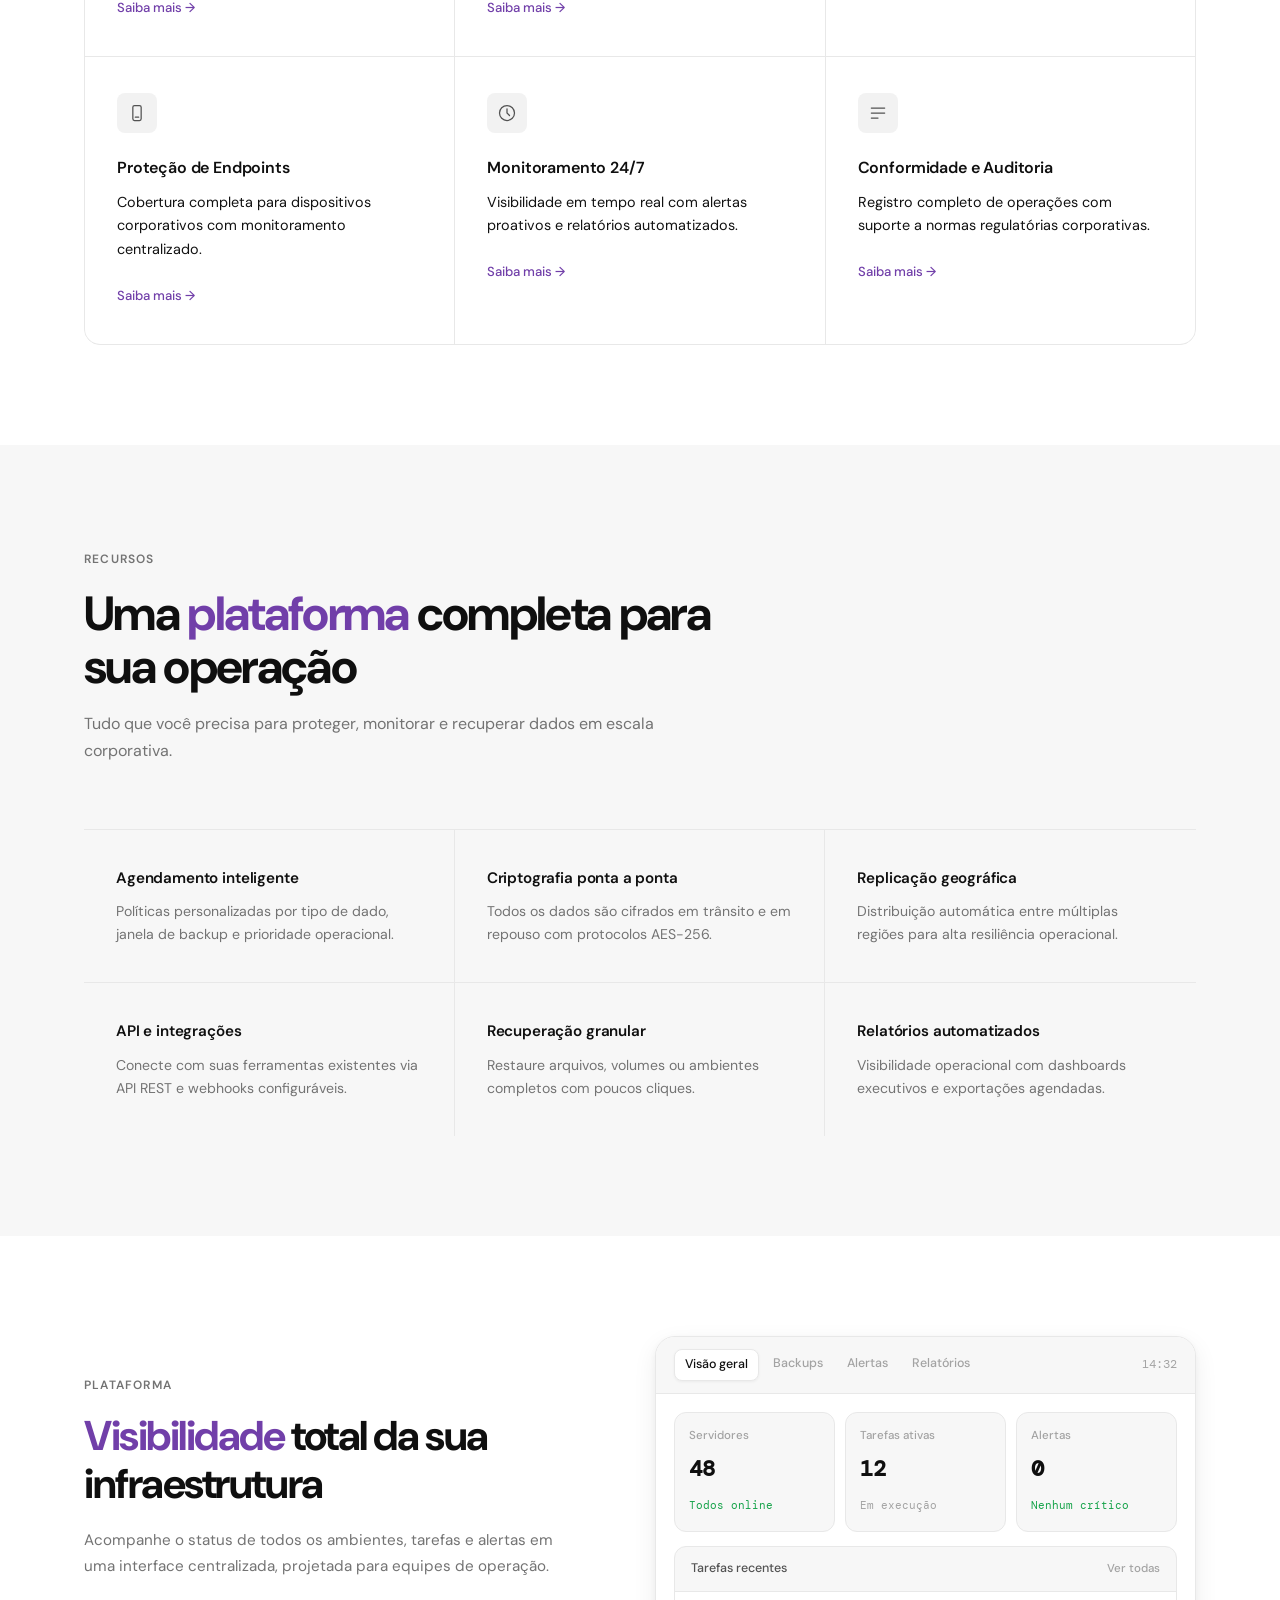
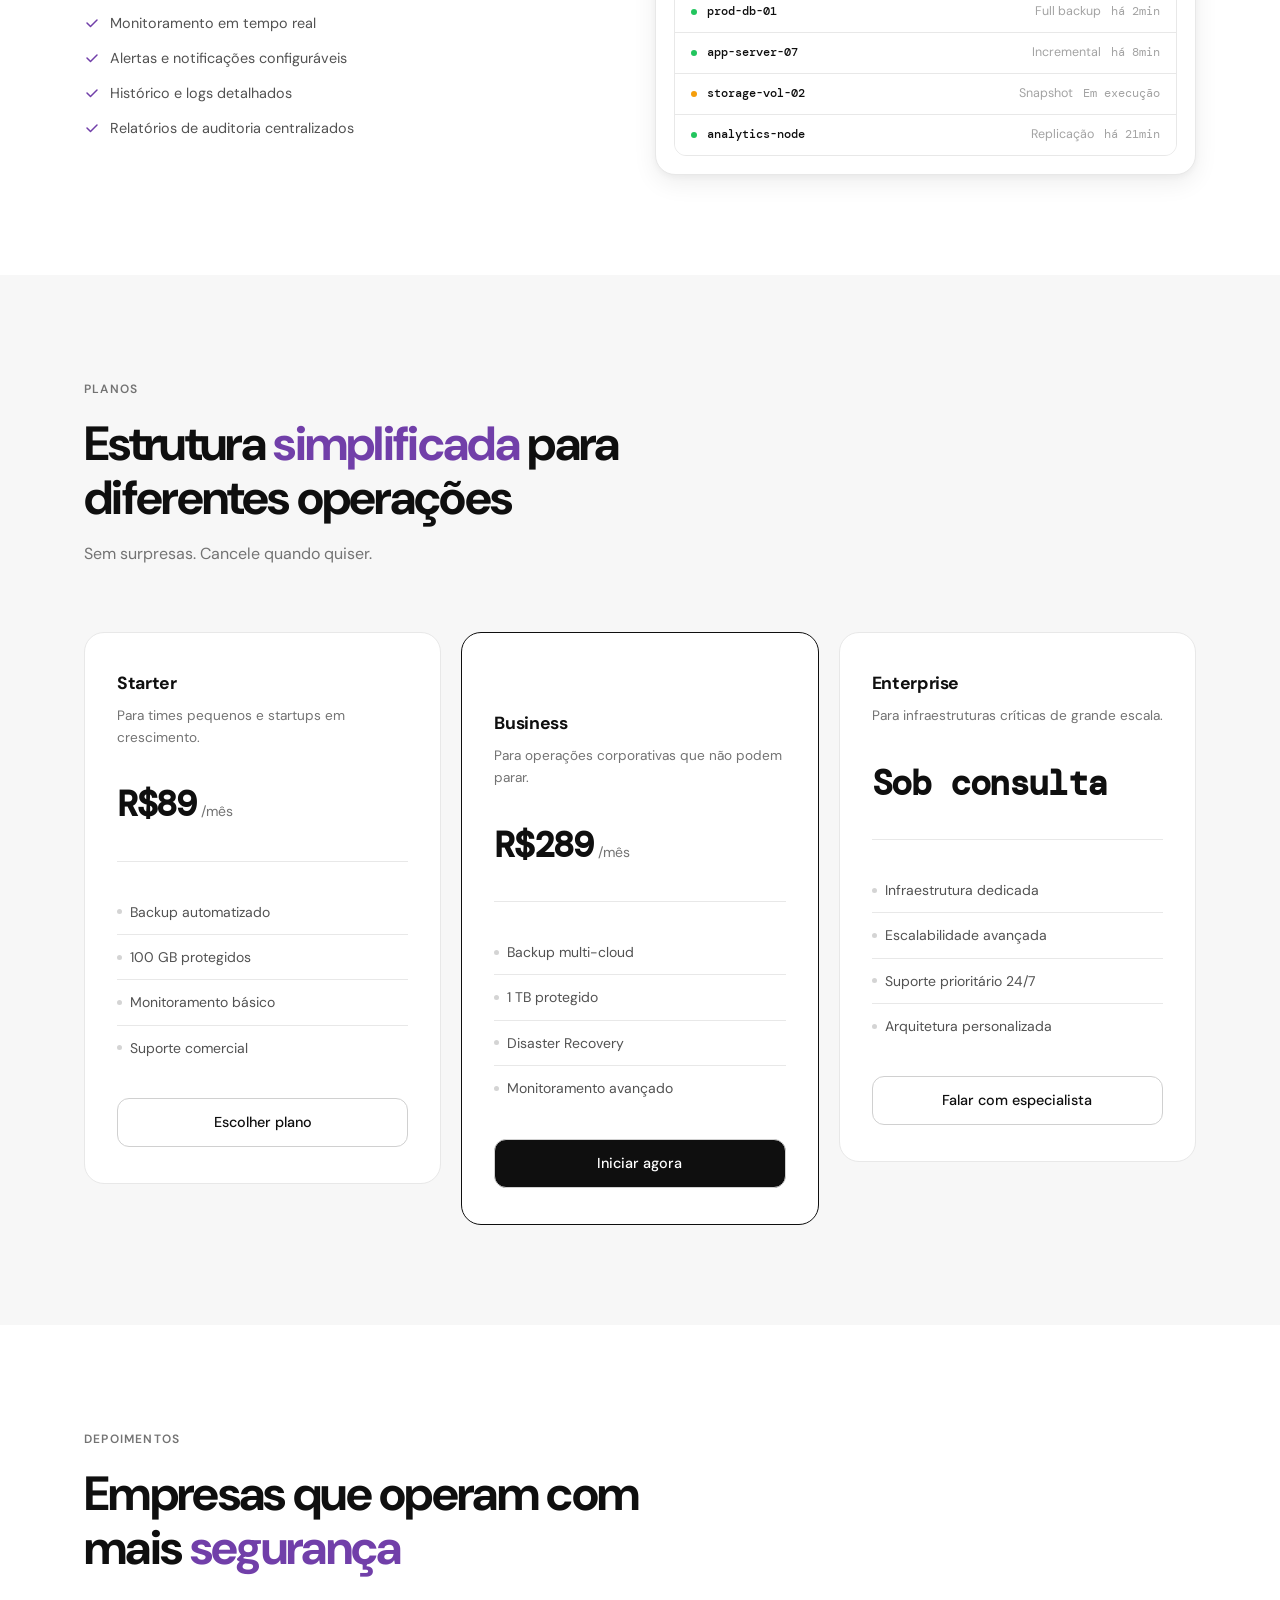
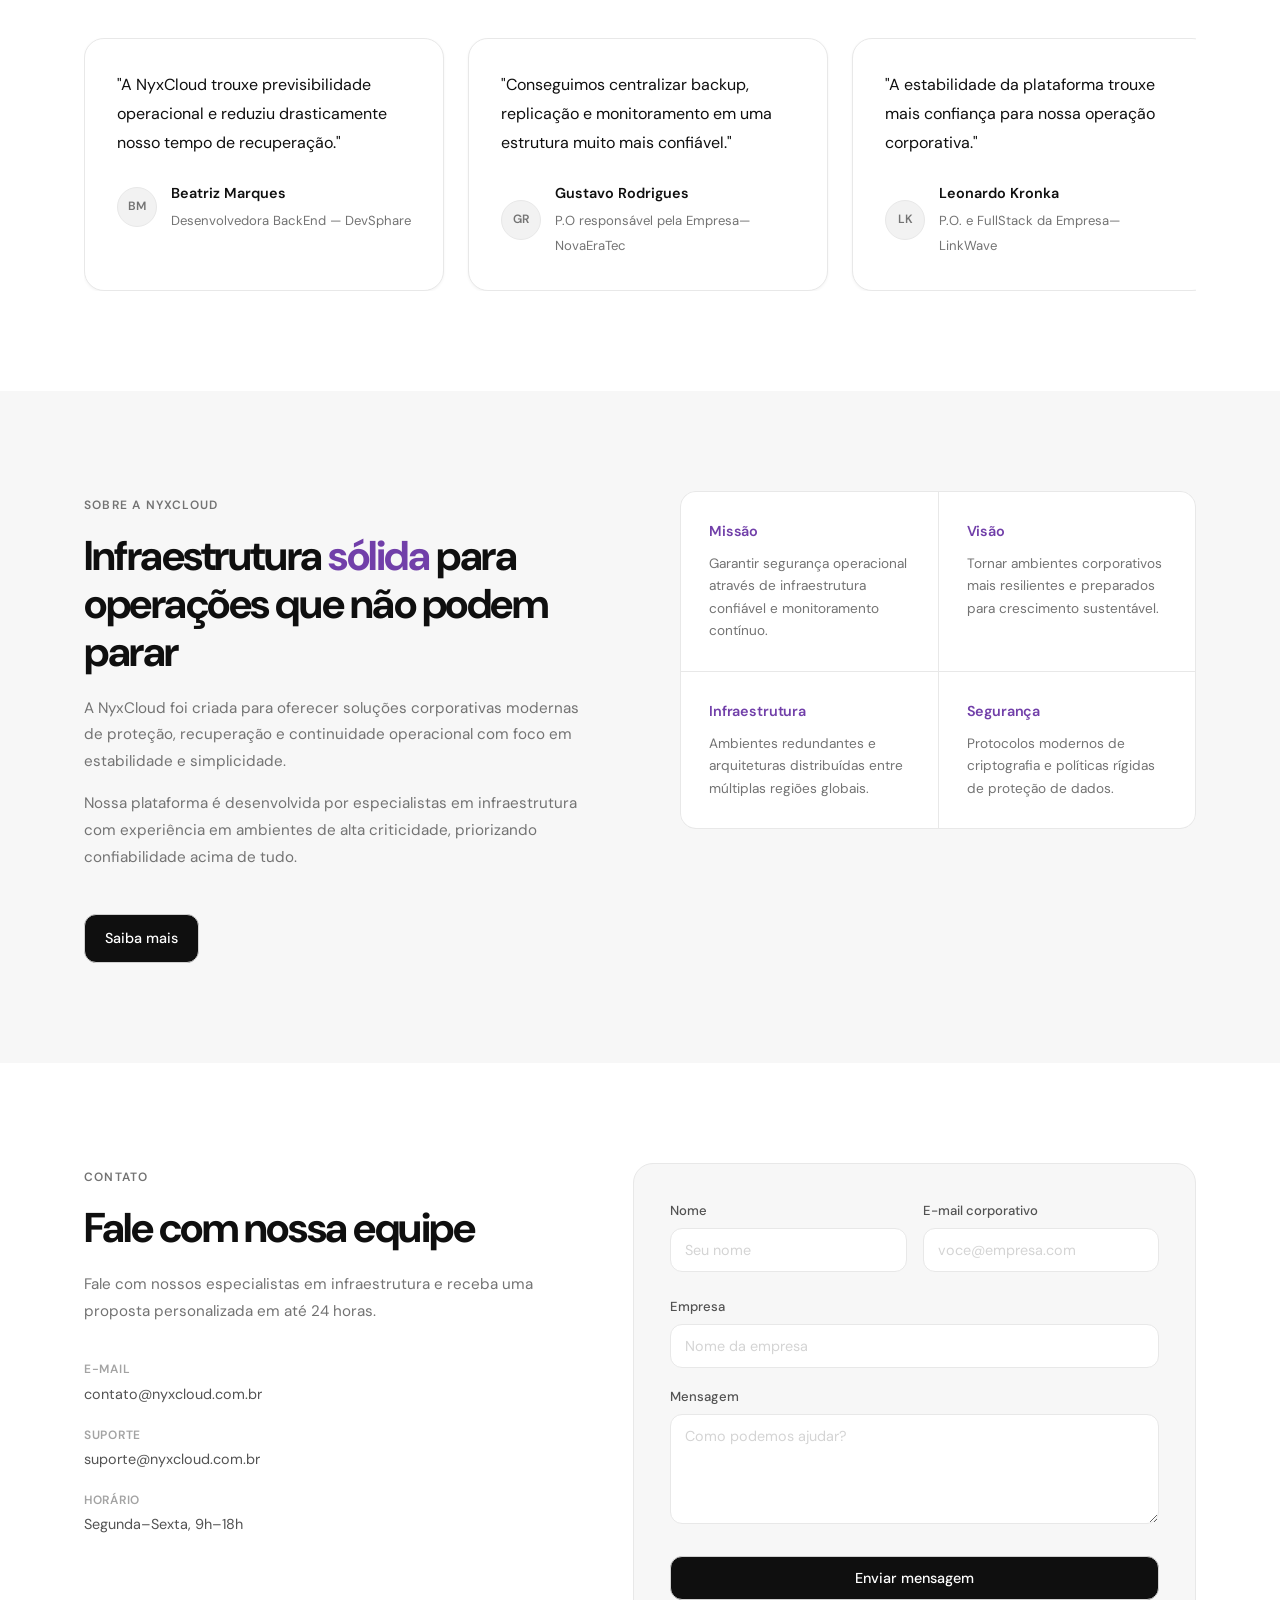
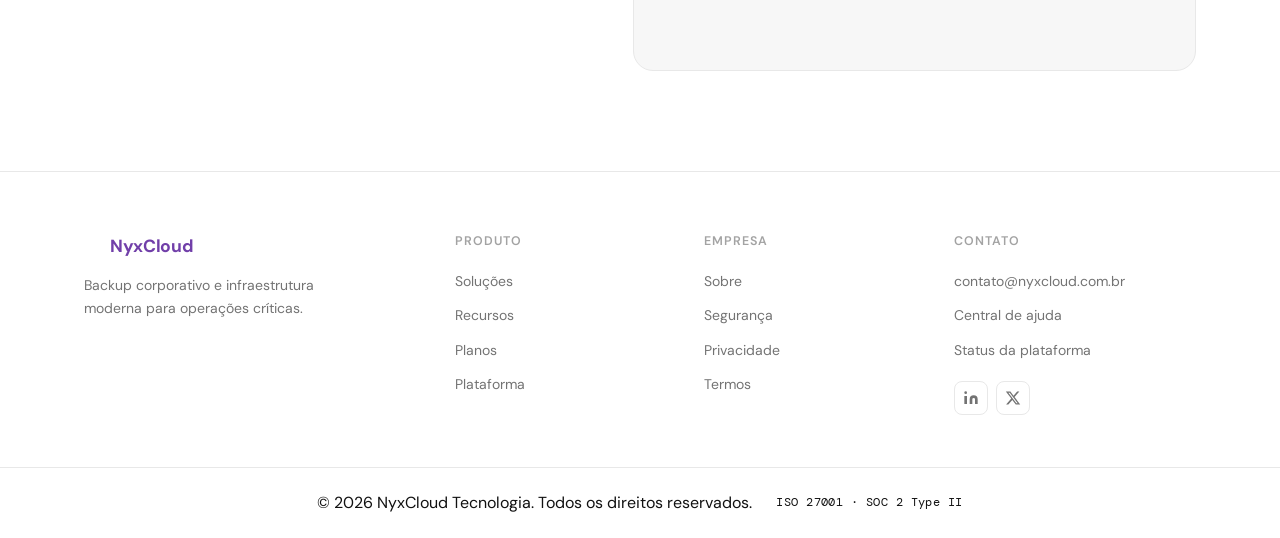
==== commit 02839148: "Subimos a 1vez" ====
--- a/index.html
+++ b/index.html
@@ -9,7 +9,9 @@
   <link rel="preconnect" href="https://fonts.gstatic.com" crossorigin>
   <link href="https://fonts.googleapis.com/css2?family=DM+Sans:ital,opsz,wght@0,9..40,300;0,9..40,400;0,9..40,500;0,9..40,600;0,9..40,700;1,9..40,400&family=DM+Mono:wght@400;500&display=swap" rel="stylesheet">
 
-  <link rel="stylesheet" href="style.css" />
+  <link rel="stylesheet" href="css/style.css" />
+  <link rel="icon" type="image/x-icon" href="img/fav.ico">
+
 </head>
 <body>
 
@@ -17,11 +19,8 @@
   <header class="header" id="header">
     <div class="container nav-container">
 
-      <a href="#" class="logo">
-        <svg width="20" height="20" viewBox="0 0 20 20" fill="none" aria-hidden="true">
-          
-        </svg>
-        NyxCloud
+      <a href="index.html" class="logo">
+        <img src="img/icone.png" alt="imglogo"> NyxCloud
       </a>
 
       <nav class="nav" id="nav" aria-label="Navegação principal">
@@ -34,6 +33,7 @@
 
       <div class="nav-actions">
         <a href="#contact" class="btn btn-primary btn-sm">Começar agora</a>
+        <a href="back/index.php" class="btn btn-primary">Login</a>
         <button class="menu-toggle" id="menuToggle" aria-label="Abrir menu" aria-expanded="false">
           <span></span>
           <span></span>
@@ -49,6 +49,7 @@
       <a href="#about">Sobre</a>
       <a href="#contact">Contato</a>
       <a href="#contact" class="btn btn-primary">Começar agora</a>
+      <a href="back/index.php" class="btn btn-primary">Login</a>
     </div>
   </header>
 
@@ -224,7 +225,7 @@
           </div>
           <h3>Backup em Nuvem</h3>
           <p>Rotinas automatizadas com alta disponibilidade e proteção contínua de dados críticos.</p>
-          <a href="#contact" class="card-link">Saiba mais →</a>
+          <a href="solucoes.html#backup" class="card-link">Saiba mais →</a>
         </article>
 
         <article class="solution-card reveal">
@@ -236,7 +237,7 @@
           </div>
           <h3>Disaster Recovery</h3>
           <p>Recuperação rápida de ambientes e continuidade operacional em cenários críticos.</p>
-          <a href="#contact" class="card-link">Saiba mais →</a>
+          <a href="solucoes.html#recovery" class="card-link">Saiba mais →</a>
         </article>
 
         <article class="solution-card reveal">
@@ -248,7 +249,7 @@
           </div>
           <h3>Infraestrutura Híbrida</h3>
           <p>Integração eficiente entre ambientes locais e múltiplas nuvens corporativas.</p>
-          <a href="#contact" class="card-link">Saiba mais →</a>
+          <a href="solucoes.html#infra" class="card-link">Saiba mais →</a>
         </article>
 
         <article class="solution-card reveal">
@@ -260,7 +261,7 @@
           </div>
           <h3>Proteção de Endpoints</h3>
           <p>Cobertura completa para dispositivos corporativos com monitoramento centralizado.</p>
-          <a href="#contact" class="card-link">Saiba mais →</a>
+          <a href="solucoes.html#endpoints" class="card-link">Saiba mais →</a>
         </article>
 
         <article class="solution-card reveal">
@@ -272,7 +273,7 @@
           </div>
           <h3>Monitoramento 24/7</h3>
           <p>Visibilidade em tempo real com alertas proativos e relatórios automatizados.</p>
-          <a href="#contact" class="card-link">Saiba mais →</a>
+          <a href="solucoes.html#monitoramento" class="card-link">Saiba mais →</a>
         </article>
 
         <article class="solution-card reveal">
@@ -283,7 +284,7 @@
           </div>
           <h3>Conformidade e Auditoria</h3>
           <p>Registro completo de operações com suporte a normas regulatórias corporativas.</p>
-          <a href="#contact" class="card-link">Saiba mais →</a>
+          <a href="solucoes.html#auditoria" class="card-link">Saiba mais →</a>
         </article>
 
       </div>
@@ -519,10 +520,10 @@
             </blockquote>
 
             <div class="testimonial-author">
-              <div class="author-avatar">MC</div>
+              <div class="author-avatar">BM</div>
               <div>
-                <strong>Mariana Costa</strong>
-                <span>Diretora de Tecnologia — CoreOne</span>
+                <strong>Beatriz Marques</strong>
+                <span>Desenvolvedora BackEnd — DevSphare</span>
               </div>
             </div>
           </div>
@@ -533,10 +534,10 @@
             </blockquote>
 
             <div class="testimonial-author">
-              <div class="author-avatar">LA</div>
+              <div class="author-avatar">GR</div>
               <div>
-                <strong>Lucas Almeida</strong>
-                <span>Infrastructure Manager — NovaStack</span>
+                <strong>Gustavo Rodrigues</strong>
+                <span>P.O responsável pela Empresa— NovaEraTec</span>
               </div>
             </div>
           </div>
@@ -547,10 +548,10 @@
             </blockquote>
 
             <div class="testimonial-author">
-              <div class="author-avatar">FR</div>
+              <div class="author-avatar">LK</div>
               <div>
-                <strong>Fernanda Ribeiro</strong>
-                <span>COO — AxisCloud</span>
+                <strong>Leonardo Kronka</strong>
+                <span>P.O. e FullStack da Empresa— LinkWave</span>
               </div>
             </div>
           </div>
@@ -561,10 +562,10 @@
             </blockquote>
 
             <div class="testimonial-author">
-              <div class="author-avatar">RT</div>
+              <div class="author-avatar">KA</div>
               <div>
-                <strong>Ricardo Teixeira</strong>
-                <span>Head de Infraestrutura — PrimeLabs</span>
+                <strong>Kauã André</strong>
+                <span>P.o Responsáel pela organização da Empresa — GrapeDev</span>
               </div>
             </div>
           </div>
@@ -577,10 +578,10 @@
             </blockquote>
 
             <div class="testimonial-author">
-              <div class="author-avatar">MC</div>
+              <div class="author-avatar">DS</div>
               <div>
-                <strong>Mariana Costa</strong>
-                <span>Diretora de Tecnologia — CoreOne</span>
+                <strong>Davi Antonio Santos</strong>
+                <span>P.o Responsáel pela organização da impresa — BuzzCodex</span>
               </div>
             </div>
           </div>
@@ -590,42 +591,6 @@
               "Conseguimos centralizar backup, replicação e monitoramento em uma estrutura muito mais confiável."
             </blockquote>
 
-            <div class="testimonial-author">
-              <div class="author-avatar">LA</div>
-              <div>
-                <strong>Lucas Almeida</strong>
-                <span>Infrastructure Manager — NovaStack</span>
-              </div>
-            </div>
-          </div>
-
-          <div class="testimonial-card">
-            <blockquote>
-              "A estabilidade da plataforma trouxe mais confiança para nossa operação corporativa."
-            </blockquote>
-
-            <div class="testimonial-author">
-              <div class="author-avatar">FR</div>
-              <div>
-                <strong>Fernanda Ribeiro</strong>
-                <span>COO — AxisCloud</span>
-              </div>
-            </div>
-          </div>
-
-          <div class="testimonial-card">
-            <blockquote>
-              "O monitoramento contínuo melhorou nossa tomada de decisão operacional."
-            </blockquote>
-
-            <div class="testimonial-author">
-              <div class="author-avatar">RT</div>
-              <div>
-                <strong>Ricardo Teixeira</strong>
-                <span>Head de Infraestrutura — PrimeLabs</span>
-              </div>
-            </div>
-          </div>
 
         </div>
 
@@ -735,7 +700,7 @@
       <div class="footer-brand">
         <a href="#" class="logo logo-footer">
           <svg width="18" height="18" viewBox="0 0 20 20" fill="none" aria-hidden="true">
-            <path d="M10 2L3 6V10C3 14.4 6.1 18.5 10 19C13.9 18.5 17 14.4 17 10V6L10 2Z" fill="currentColor"/>
+    
           </svg>
           NyxCloud
         </a>
--- a/css/style.css
+++ b/css/style.css
@@ -0,0 +1,1890 @@
+/* ============================================
+   NYXCLOUD — style.css
+   Premium SaaS · Monochromatic · Production
+   ============================================ */
+
+/* ============================================
+   RESET & BASE
+============================================ */
+
+
+*, *::before, *::after {
+  margin: 0;
+  padding: 0;
+  box-sizing: border-box;
+}
+
+html {
+  scroll-behavior: smooth;
+  -webkit-text-size-adjust: 100%;
+}
+
+body {
+  font-family: "DM Sans", system-ui, sans-serif;
+  background: #ffffff;
+  color: #111111;
+  line-height: 1.6;
+  overflow-x: hidden;
+  -webkit-font-smoothing: antialiased;
+}
+
+img, svg {
+  display: block;
+  max-width: 100%;
+}
+
+a {
+  text-decoration: none;
+  color: inherit;
+}
+
+button, input, textarea, select {
+  font-family: inherit;
+  font-size: inherit;
+}
+
+/* ============================================
+   DESIGN TOKENS
+============================================ */
+
+:root {
+  /* Colors */
+  --ink:         #0f0f0f;
+  --ink-soft:    #1a1a1a;
+  --white:       #ffffff;
+
+  --gray-50:     #f7f7f7;
+  --gray-100:    #f2f2f2;
+  --gray-200:    #e8e8e8;
+  --gray-300:    #d4d4d4;
+  --gray-400:    #a3a3a3;
+  --gray-500:    #737373;
+  --gray-600:    #525252;
+
+  /* Borders */
+  --border:         1px solid #e8e8e8;
+  --border-dark:    1px solid #d0d0d0;
+
+  /* Radius */
+  --r-sm:    8px;
+  --r-md:    12px;
+  --r-lg:    16px;
+  --r-xl:    20px;
+
+  /* Shadows */
+  --shadow-xs:  0 1px 3px rgba(0,0,0,0.05);
+  --shadow-sm:  0 2px 8px rgba(0,0,0,0.06), 0 1px 3px rgba(0,0,0,0.04);
+  --shadow-md:  0 8px 24px rgba(0,0,0,0.07), 0 2px 6px rgba(0,0,0,0.04);
+
+  /* Layout */
+  --max-w:   1160px;
+  --pad-x:   24px;
+
+  /* Section spacing */
+  --section-y:     100px;
+  --section-y-sm:  64px;
+}
+
+/* ============================================
+   LAYOUT UTILITIES
+============================================ */
+
+.container {
+  width: 100%;
+  max-width: var(--max-w);
+  margin: 0 auto;
+  padding: 0 var(--pad-x);
+}
+
+.section {
+  padding: var(--section-y) 0;
+}
+
+.section-muted {
+  background: var(--gray-50);
+}
+
+.w-full {
+  width: 100%;
+}
+
+/* ============================================
+   TYPOGRAPHY
+============================================ */
+
+.eyebrow {
+  display: inline-block;
+  font-size: 0.75rem;
+  font-weight: 600;
+  letter-spacing: 0.1em;
+  text-transform: uppercase;
+  color: var(--gray-500);
+  margin-bottom: 18px;
+}
+
+.section-header {
+  max-width: 640px;
+  margin-bottom: 64px;
+}
+
+.section-header h2 {
+  font-size: clamp(1.9rem, 4vw, 3rem);
+  font-weight: 700;
+  line-height: 1.12;
+  letter-spacing: -0.035em;
+  margin-bottom: 16px;
+  color: var(--ink);
+}
+
+.section-header p {
+  font-size: 1rem;
+  color: var(--gray-500);
+  line-height: 1.7;
+}
+
+/* ============================================
+   BUTTONS
+============================================ */
+
+.btn {
+  display: inline-flex;
+  align-items: center;
+  justify-content: center;
+  gap: 8px;
+  padding: 12px 20px;
+  border-radius: var(--r-md);
+  font-size: 0.9rem;
+  font-weight: 500;
+  cursor: pointer;
+  border: none;
+  transition: background 0.2s ease, opacity 0.2s ease, color 0.2s ease;
+  white-space: nowrap;
+}
+
+.btn-sm {
+  padding: 9px 16px;
+  font-size: 0.875rem;
+}
+
+.btn-primary {
+  background: var(--ink);
+  color: var(--white);
+  border: var(--border-dark);
+}
+
+.btn-primary:hover {
+  background: #713fa9;
+  opacity: 0.88;
+}
+
+.btn-outline {
+  background: transparent;
+  color: var(--ink);
+  border: var(--border-dark);
+}
+
+.btn-outline:hover {
+  background: var(--gray-100);
+}
+
+.btn-ghost {
+  background: transparent;
+  color: var(--gray-600);
+  border: var(--border);
+}
+
+.btn-ghost:hover {
+  background: #713fa9;;
+  color: var(--white);
+}
+
+/* ============================================
+   HEADER
+============================================ */
+
+.header {
+  position: sticky;
+  top: 0;
+  z-index: 100;
+  background: rgba(15, 15, 15, 0.97);
+  backdrop-filter: blur(12px);
+  -webkit-backdrop-filter: blur(12px);
+  border-bottom: 1px solid rgba(255,255,255,0.07);
+}
+
+.nav-container {
+  height: 58px;
+  display: flex;
+  align-items: center;
+  justify-content: space-between;
+  gap: 40px;
+}
+
+.logo {
+  display: flex;
+  align-items: center;
+  gap: 8px;
+  color: var(--white);
+  font-size: 1.1rem;
+  font-weight: 700;
+  letter-spacing: -0.02em;
+  flex-shrink: 0;
+}
+
+.logo svg {
+  color: var(--white);
+}
+
+.nav {
+  display: flex;
+  align-items: center;
+  gap: 32px;
+  flex: 1;
+  justify-content: center;
+}
+
+.nav a {
+  color: rgba(255,255,255,0.65);
+  font-size: 0.875rem;
+  font-weight: 400;
+  transition: color 0.2s ease;
+}
+
+.nav a:hover {
+  color: var(--white);
+}
+
+.nav-actions {
+  display: flex;
+  align-items: center;
+  gap: 12px;
+  flex-shrink: 0;
+}
+
+/* Menu Toggle */
+.menu-toggle {
+  display: none;
+  flex-direction: column;
+  justify-content: center;
+  gap: 5px;
+  background: transparent;
+  border: none;
+  cursor: pointer;
+  padding: 4px;
+}
+
+.menu-toggle span {
+  width: 22px;
+  height: 1.5px;
+  background: var(--white);
+  transition: transform 0.2s ease, opacity 0.2s ease;
+  display: block;
+}
+
+/* Mobile Menu */
+.mobile-menu {
+  display: flex;
+  flex-direction: column;
+  gap: 0;
+  background: #111111;
+  border-top: 1px solid rgba(255,255,255,0.07);
+  padding: 0 var(--pad-x);
+  max-height: 0;
+  overflow: hidden;
+  transition: max-height 0.35s ease, padding 0.35s ease;
+}
+
+.mobile-menu.active {
+  max-height: 420px;
+  padding: 20px var(--pad-x) 28px;
+  gap: 4px;
+}
+
+.mobile-menu a {
+  color: rgba(255,255,255,0.75);
+  font-size: 0.95rem;
+  padding: 11px 0;
+  border-bottom: 1px solid rgba(255,255,255,0.06);
+  transition: color 0.2s ease;
+}
+
+.mobile-menu a:last-child {
+  border-bottom: none;
+  margin-top: 16px;
+}
+
+.mobile-menu .btn {
+  display: flex;
+  width: 100%;
+}
+
+/* ============================================
+   HERO
+============================================ */
+
+.hero {
+  padding-top: 80px;
+  padding-bottom: 100px;
+  overflow: hidden;
+}
+
+.hero-grid {
+  display: grid;
+  grid-template-columns: 1fr 1fr;
+  gap: 72px;
+  align-items: center;
+}
+
+.hero-content h1 {
+  font-size: clamp(2.2rem, 5vw, 3.8rem);
+  font-weight: 700;
+  line-height: 1.06;
+  letter-spacing: -0.045em;
+  margin-bottom: 22px;
+  color: var(--ink);
+}
+
+.hero-content p {
+  font-size: 1.05rem;
+  color: var(--gray-500);
+  line-height: 1.75;
+  max-width: 480px;
+  margin-bottom: 36px;
+}
+
+.hero-actions {
+  display: flex;
+  align-items: center;
+  gap: 12px;
+  margin-bottom: 56px;
+}
+
+.hero-stats {
+  display: flex;
+  align-items: center;
+  gap: 0;
+}
+
+.stat-item {
+  padding-right: 32px;
+}
+
+.stat-item:last-child {
+  padding-right: 0;
+}
+
+.stat-item strong {
+  display: block;
+  font-size: 1.35rem;
+  font-weight: 700;
+  letter-spacing: -0.03em;
+  color: var(--ink);
+  margin-bottom: 3px;
+}
+
+.stat-item span {
+  font-size: 0.8rem;
+  color: var(--gray-400);
+  font-weight: 400;
+}
+
+.stat-divider {
+  width: 1px;
+  height: 36px;
+  background: var(--gray-200);
+  margin: 0 32px 0 0;
+  flex-shrink: 0;
+}
+
+/* ============================================
+   HERO DASHBOARD WINDOW
+============================================ */
+
+.hero-visual {
+  position: relative;
+}
+
+.dash-window {
+  background: var(--white);
+  border: var(--border);
+  border-radius: var(--r-xl);
+  box-shadow: var(--shadow-md);
+  overflow: hidden;
+}
+
+.dash-bar {
+  display: flex;
+  align-items: center;
+  gap: 12px;
+  padding: 14px 18px;
+  border-bottom: var(--border);
+  background: var(--gray-50);
+}
+
+.dash-dots {
+  display: flex;
+  gap: 5px;
+}
+
+.dash-dots span {
+  width: 9px;
+  height: 9px;
+  border-radius: 50%;
+  background: #713fa9;
+}
+
+.dash-label {
+  font-size: 0.8rem;
+  font-weight: 500;
+  color: var(--gray-500);
+  flex: 1;
+  text-align: center;
+}
+
+.dash-status {
+  display: flex;
+  align-items: center;
+  gap: 6px;
+  font-size: 0.75rem;
+  color: var(--gray-500);
+  font-family: "DM Mono", monospace;
+}
+
+.dot-live {
+  width: 6px;
+  height: 6px;
+  border-radius: 50%;
+  background: #22c55e;
+  display: inline-block;
+  animation: pulse-live 2s ease infinite;
+}
+
+@keyframes pulse-live {
+  0%, 100% { opacity: 1; }
+  50% { opacity: 0.4; }
+}
+
+.dash-body {
+  padding: 18px;
+  display: flex;
+  flex-direction: column;
+  gap: 14px;
+}
+
+/* Metrics Row */
+.dash-metrics {
+  display: grid;
+  grid-template-columns: repeat(3, 1fr);
+  gap: 10px;
+}
+
+.dash-metric {
+  background: var(--gray-150);
+  border: var(--border);
+  border-radius: var(--r-md);
+  padding: 14px;
+}
+
+.metric-label {
+  display: block;
+  font-size: 0.72rem;
+  color: var(--gray-400);
+  margin-bottom: 6px;
+  font-weight: 500;
+}
+
+.metric-value {
+  display: block;
+  font-size: 1.35rem;
+  font-weight: 700;
+  letter-spacing: -0.03em;
+  color: var(--ink);
+  margin-bottom: 8px;
+  font-family: "DM Mono", monospace;
+}
+
+.metric-bar {
+  height: 3px;
+  background: var(--gray-200);
+  border-radius: 99px;
+}
+
+.metric-fill {
+  height: 100%;
+  background: var(--ink);
+  border-radius: 99px;
+}
+
+.metric-trend {
+  font-size: 0.72rem;
+  color: var(--gray-400);
+  font-family: "DM Mono", monospace;
+}
+
+.metric-trend.up {
+  color: #16a34a;
+}
+
+/* Chart */
+.dash-chart-wrap {
+  background: var(--gray-50);
+  border: var(--border);
+  border-radius: var(--r-md);
+  padding: 16px;
+}
+
+.dash-chart-header {
+  display: flex;
+  justify-content: space-between;
+  align-items: center;
+  margin-bottom: 14px;
+}
+
+.dash-chart-header span {
+  font-size: 0.78rem;
+  font-weight: 500;
+  color: var(--gray-600);
+}
+
+.chart-period {
+  font-size: 0.72rem !important;
+  color: var(--gray-400) !important;
+  font-family: "DM Mono", monospace;
+}
+
+.dash-chart {
+  height: 100px;
+}
+
+.chart-bars {
+  height: 100%;
+  display: flex;
+  align-items: flex-end;
+  gap: 6px;
+}
+
+.bar-col {
+  flex: 1;
+  display: flex;
+  flex-direction: column;
+  align-items: center;
+  height: 100%;
+  gap: 4px;
+}
+
+.bar {
+  width: 100%;
+  background: var(--gray-200);
+  border-radius: 4px 4px 0 0;
+  transition: background 0.2s;
+  flex-shrink: 0;
+}
+
+.bar.active {
+  background: var(--ink);
+}
+
+.bar-col span {
+  font-size: 0.62rem;
+  color: var(--gray-400);
+  font-family: "DM Mono", monospace;
+  white-space: nowrap;
+}
+
+/* Activity */
+.dash-activity {
+  background: var(--gray-50);
+  border: var(--border);
+  border-radius: var(--r-md);
+  padding: 14px;
+}
+
+.activity-header {
+  font-size: 0.78rem;
+  font-weight: 500;
+  color: var(--gray-600);
+  margin-bottom: 12px;
+}
+
+.activity-item {
+  display: flex;
+  align-items: center;
+  gap: 10px;
+  padding: 7px 0;
+  border-bottom: var(--border);
+}
+
+.activity-item:last-child {
+  border-bottom: none;
+  padding-bottom: 0;
+}
+
+.act-dot {
+  width: 6px;
+  height: 6px;
+  border-radius: 50%;
+  flex-shrink: 0;
+}
+
+.act-dot.success { background: #22c55e; }
+.act-dot.pending { background: var(--gray-300); }
+
+.act-text {
+  font-size: 0.78rem;
+  color: var(--gray-600);
+  flex: 1;
+}
+
+.act-time {
+  font-size: 0.7rem;
+  color: var(--gray-400);
+  font-family: "DM Mono", monospace;
+  white-space: nowrap;
+}
+
+/* ============================================
+   TRUST
+============================================ */
+
+.trust-section {
+  padding: 56px 0;
+  border-top: var(--border);
+  border-bottom: var(--border);
+}
+
+.trust-label {
+  text-align: center;
+  font-size: 0.8rem;
+  color: var(--gray-400);
+  margin-bottom: 28px;
+  font-weight: 400;
+}
+
+.trust-logos {
+  display: flex;
+  align-items: center;
+  justify-content: center;
+  gap: 48px;
+  flex-wrap: wrap;
+}
+
+.trust-logos span {
+  font-size: 0.95rem;
+  font-weight: 600;
+  color: var(--gray-300);
+  letter-spacing: 0.01em;
+  transition: color 0.2s ease;
+}
+
+.trust-logos span:hover {
+  color: var(--gray-400);
+}
+
+/* ============================================
+   SOLUTIONS
+============================================ */
+
+.solutions-grid {
+  display: grid;
+  grid-template-columns: repeat(3, 1fr);
+  gap: 1px;
+  background: var(--gray-200);
+  border: var(--border);
+  border-radius: var(--r-lg);
+  overflow: hidden;
+}
+
+.solution-card {
+  background: var(--white);
+  padding: 36px 32px;
+  transition: background 0.2s ease;
+}
+
+.solution-card:hover {
+  background: var(--gray-50);
+}
+
+.icon-wrap {
+  width: 40px;
+  height: 40px;
+  display: flex;
+  align-items: center;
+  justify-content: center;
+  background: var(--gray-100);
+  border-radius: var(--r-sm);
+  margin-bottom: 22px;
+  color: var(--gray-600);
+}
+
+.solution-card h3 {
+  font-size: 1rem;
+  font-weight: 600;
+  color: var(--ink);
+  margin-bottom: 10px;
+  letter-spacing: -0.01em;
+}
+
+.solution-card p {
+  font-size: 0.9rem;
+  color: var(--gray-700);
+  line-height: 1.65;
+  margin-bottom: 20px;
+}
+
+.card-link {
+  font-size: 0.82rem;
+  font-weight: 500;
+  color: #713fa9;
+  transition: color 0.2s ease;
+}
+
+.card-link:hover {
+  color: #5a2d7a;
+}
+
+/* ============================================
+   FEATURES
+============================================ */
+
+.features-grid {
+  display: grid;
+  grid-template-columns: repeat(3, 1fr);
+  gap: 0;
+}
+
+.feature-item {
+  padding: 36px 32px;
+  border-top: var(--border);
+  border-right: var(--border);
+}
+
+.feature-item:nth-child(3n) {
+  border-right: none;
+}
+
+.feature-item h3 {
+  font-size: 0.95rem;
+  font-weight: 600;
+  color: var(--ink);
+  margin-bottom: 10px;
+  letter-spacing: -0.01em;
+}
+
+.feature-item p {
+  font-size: 0.88rem;
+  color: var(--gray-500);
+  line-height: 1.65;
+}
+
+/* ============================================
+   DASHBOARD PREVIEW SECTION
+============================================ */
+
+.dash-preview-section {
+  display: grid;
+  grid-template-columns: 1fr 1.1fr;
+  gap: 80px;
+  align-items: center;
+}
+
+.dash-preview-text h2 {
+  font-size: clamp(1.8rem, 3.5vw, 2.6rem);
+  font-weight: 700;
+  line-height: 1.15;
+  letter-spacing: -0.035em;
+  margin-bottom: 18px;
+  color: var(--ink);
+}
+
+.dash-preview-text p {
+  font-size: 0.95rem;
+  color: var(--gray-500);
+  line-height: 1.75;
+  margin-bottom: 32px;
+}
+
+.feature-list {
+  list-style: none;
+  display: flex;
+  flex-direction: column;
+  gap: 12px;
+}
+
+.feature-list li {
+  display: flex;
+  align-items: center;
+  gap: 10px;
+  font-size: 0.9rem;
+  color: var(--gray-600);
+}
+
+.feature-list svg {
+  flex-shrink: 0;
+  color: var(--gray-400);
+}
+
+/* Preview Window */
+.preview-window {
+  background: var(--white);
+  border: var(--border);
+  border-radius: var(--r-xl);
+  box-shadow: var(--shadow-md);
+  overflow: hidden;
+}
+
+.preview-topbar {
+  display: flex;
+  align-items: center;
+  justify-content: space-between;
+  padding: 12px 18px;
+  border-bottom: var(--border);
+  background: var(--gray-50);
+}
+
+.preview-nav-items {
+  display: flex;
+  gap: 4px;
+}
+
+.pnav {
+  font-size: 0.78rem;
+  padding: 5px 10px;
+  border-radius: var(--r-sm);
+  color: var(--gray-400);
+  cursor: pointer;
+  font-weight: 500;
+}
+
+.pnav.active {
+  background: var(--white);
+  color: var(--ink);
+  border: var(--border);
+  box-shadow: var(--shadow-xs);
+}
+
+.preview-time {
+  font-size: 0.72rem;
+  color: var(--gray-400);
+  font-family: "DM Mono", monospace;
+}
+
+.preview-body {
+  padding: 18px;
+  display: flex;
+  flex-direction: column;
+  gap: 14px;
+}
+
+.preview-kpis {
+  display: grid;
+  grid-template-columns: repeat(3, 1fr);
+  gap: 10px;
+}
+
+.kpi-card {
+  background: var(--gray-50);
+  border: var(--border);
+  border-radius: var(--r-md);
+  padding: 14px;
+}
+
+.kpi-card span {
+  display: block;
+  font-size: 0.72rem;
+  color: var(--gray-400);
+  margin-bottom: 6px;
+  font-weight: 500;
+}
+
+.kpi-card strong {
+  display: block;
+  font-size: 1.4rem;
+  font-weight: 700;
+  letter-spacing: -0.03em;
+  color: var(--ink);
+  margin-bottom: 4px;
+  font-family: "DM Mono", monospace;
+}
+
+.kpi-status {
+  font-size: 0.7rem;
+  color: var(--gray-400);
+  font-style: normal;
+  font-family: "DM Mono", monospace;
+}
+
+.kpi-status.ok {
+  color: #16a34a;
+}
+
+.preview-list-wrap {
+  background: var(--gray-50);
+  border: var(--border);
+  border-radius: var(--r-md);
+  overflow: hidden;
+}
+
+.plist-header {
+  display: flex;
+  justify-content: space-between;
+  align-items: center;
+  padding: 12px 16px;
+  border-bottom: var(--border);
+}
+
+.plist-header span {
+  font-size: 0.78rem;
+  font-weight: 500;
+  color: var(--gray-600);
+}
+
+.plist-view-all {
+  font-size: 0.72rem !important;
+  color: var(--gray-400) !important;
+  cursor: pointer;
+}
+
+.plist-item {
+  display: flex;
+  align-items: center;
+  gap: 10px;
+  padding: 10px 16px;
+  border-bottom: var(--border);
+  background: var(--white);
+  font-size: 0.78rem;
+}
+
+.plist-item:last-child {
+  border-bottom: none;
+}
+
+.pstatus-dot {
+  width: 6px;
+  height: 6px;
+  border-radius: 50%;
+  flex-shrink: 0;
+}
+
+.pstatus-dot.ok { background: #22c55e; }
+.pstatus-dot.running {
+  background: #f59e0b;
+  animation: pulse-live 1.5s ease infinite;
+}
+
+.plist-name {
+  flex: 1;
+  color: var(--gray-700);
+  font-weight: 500;
+  font-family: "DM Mono", monospace;
+  font-size: 0.75rem !important;
+  color: var(--ink) !important;
+}
+
+.plist-type {
+  color: var(--gray-400) !important;
+}
+
+.plist-ts {
+  color: var(--gray-400) !important;
+  font-family: "DM Mono", monospace;
+  white-space: nowrap;
+}
+
+/* ============================================
+   PRICING
+============================================ */
+
+.pricing-grid {
+  display: grid;
+  grid-template-columns: repeat(3, 1fr);
+  gap: 20px;
+  align-items: start;
+}
+
+.pricing-card {
+  background: var(--white);
+  border: var(--border);
+  border-radius: var(--r-xl);
+  padding: 36px 32px;
+  position: relative;
+  transition: box-shadow 0.2s ease;
+}
+
+.pricing-card:hover {
+  box-shadow: var(--shadow-sm);
+}
+
+.pricing-card.featured {
+  border-color: var(--ink);
+  padding-top: 28px;
+}
+
+.plan-badge {
+  display: inline-block;
+  padding: 4px 10px;
+  color: var(--white);
+  border-radius: 99px;
+  font-size: 0.72rem;
+  font-weight: 600;
+  margin-bottom: 20px;
+  letter-spacing: 0.02em;
+}
+
+.plan-header h3 {
+  font-size: 1.1rem;
+  font-weight: 700;
+  color: var(--ink);
+  margin-bottom: 8px;
+  letter-spacing: -0.02em;
+}
+
+.plan-header p {
+  font-size: 0.85rem;
+  color: var(--gray-500);
+  line-height: 1.6;
+  margin-bottom: 28px;
+}
+
+.plan-price {
+  margin-bottom: 28px;
+  padding-bottom: 28px;
+  border-bottom: var(--border);
+}
+
+.plan-price strong {
+  font-size: 2.2rem;
+  font-weight: 700;
+  letter-spacing: -0.04em;
+  color: var(--ink);
+  font-family: "DM Mono", monospace;
+}
+
+.plan-price span {
+  font-size: 0.875rem;
+  color: var(--gray-500);
+  margin-left: 2px;
+}
+
+.plan-features {
+  list-style: none;
+  display: flex;
+  flex-direction: column;
+  gap: 0;
+  margin-bottom: 28px;
+}
+
+.plan-features li {
+  padding: 11px 0;
+  font-size: 0.875rem;
+  color: var(--gray-600);
+  border-bottom: var(--border);
+  display: flex;
+  align-items: center;
+  gap: 8px;
+}
+
+.plan-features li::before {
+  content: '';
+  width: 5px;
+  height: 5px;
+  border-radius: 50%;
+  background: var(--gray-300);
+  flex-shrink: 0;
+}
+
+.plan-features li:last-child {
+  border-bottom: none;
+}
+
+/* ============================================
+   TESTIMONIALS
+============================================ */
+
+.testimonial-slider {
+  max-width: 720px;
+}
+
+.testimonial {
+  display: none;
+  background: var(--white);
+  border: var(--border);
+  border-radius: var(--r-xl);
+  padding: 44px;
+}
+
+.testimonial.active {
+  display: block;
+}
+
+.testimonial blockquote {
+  font-size: 1.15rem;
+  line-height: 1.65;
+  color: var(--ink);
+  font-weight: 400;
+  margin-bottom: 30px;
+  font-style: italic;
+}
+
+.testimonial-author {
+  display: flex;
+  align-items: center;
+  gap: 14px;
+}
+
+.author-avatar {
+  width: 40px;
+  height: 40px;
+  border-radius: 50%;
+  background: var(--gray-100);
+  border: var(--border);
+  display: flex;
+  align-items: center;
+  justify-content: center;
+  font-size: 0.75rem;
+  font-weight: 600;
+  color: var(--gray-500);
+  flex-shrink: 0;
+}
+
+.testimonial-author strong {
+  display: block;
+  font-size: 0.9rem;
+  font-weight: 600;
+  color: var(--ink);
+  margin-bottom: 2px;
+}
+
+.testimonial-author span {
+  font-size: 0.82rem;
+  color: var(--gray-500);
+}
+
+.testimonial-footer {
+  display: flex;
+  align-items: center;
+  justify-content: space-between;
+  margin-top: 20px;
+}
+
+.testimonial-dots {
+  display: flex;
+  gap: 6px;
+}
+
+.dot {
+  width: 6px;
+  height: 6px;
+  border-radius: 50%;
+  background: var(--gray-300);
+  border: none;
+  cursor: pointer;
+  padding: 0;
+  transition: background 0.2s ease, transform 0.2s ease;
+}
+
+.dot.active {
+  background: var(--ink);
+  transform: scale(1.3);
+}
+
+.testimonial-nav {
+  display: flex;
+  gap: 8px;
+}
+
+.testimonial-nav button {
+  width: 36px;
+  height: 36px;
+  border-radius: var(--r-sm);
+  border: var(--border);
+  background: var(--white);
+  cursor: pointer;
+  font-size: 0.9rem;
+  color: var(--gray-500);
+  transition: background 0.2s ease, color 0.2s ease;
+}
+
+.testimonial-nav button:hover {
+  background: var(--gray-100);
+  color: var(--ink);
+}
+
+/* ============================================
+   ABOUT
+============================================ */
+
+.about-grid {
+  display: grid;
+  grid-template-columns: 1fr 1fr;
+  gap: 80px;
+  align-items: start;
+}
+
+.about-text h2 {
+  font-size: clamp(1.8rem, 3.5vw, 2.6rem);
+  font-weight: 700;
+  line-height: 1.15;
+  letter-spacing: -0.035em;
+  margin-bottom: 18px;
+  color: var(--ink);
+}
+
+.about-text p {
+  font-size: 0.95rem;
+  color: var(--gray-500);
+  line-height: 1.75;
+  margin-bottom: 16px;
+}
+
+.about-text p:last-child {
+  margin-bottom: 0;
+}
+
+.about-pillars {
+  display: grid;
+  grid-template-columns: 1fr 1fr;
+  gap: 1px;
+  background: var(--gray-200);
+  border: var(--border);
+  border-radius: var(--r-lg);
+  overflow: hidden;
+}
+
+.pillar {
+  background: var(--white);
+  padding: 28px;
+}
+
+.pillar h4 {
+  font-size: 0.9rem;
+  font-weight: 600;
+  color: var(--ink);
+  margin-bottom: 10px;
+  letter-spacing: -0.01em;
+}
+
+.pillar p {
+  font-size: 0.85rem;
+  color: var(--gray-500);
+  line-height: 1.65;
+}
+
+/* ============================================
+   CONTACT
+============================================ */
+
+.contact-grid {
+  display: grid;
+  grid-template-columns: 1fr 1.2fr;
+  gap: 80px;
+  align-items: start;
+}
+
+.contact-info h2 {
+  font-size: clamp(1.8rem, 3.5vw, 2.6rem);
+  font-weight: 700;
+  line-height: 1.15;
+  letter-spacing: -0.035em;
+  margin-bottom: 18px;
+  color: var(--ink);
+}
+
+.contact-info p {
+  font-size: 0.95rem;
+  color: var(--gray-500);
+  line-height: 1.75;
+  margin-bottom: 36px;
+}
+
+.contact-details {
+  display: flex;
+  flex-direction: column;
+  gap: 20px;
+}
+
+.contact-detail-item {
+  display: flex;
+  flex-direction: column;
+  gap: 3px;
+}
+
+.detail-label {
+  font-size: 0.75rem;
+  font-weight: 600;
+  letter-spacing: 0.06em;
+  text-transform: uppercase;
+  color: var(--gray-400);
+}
+
+.contact-detail-item span:last-child {
+  font-size: 0.9rem;
+  color: var(--gray-600);
+}
+
+/* Contact Form */
+.contact-form {
+  background: var(--gray-50);
+  border: var(--border);
+  border-radius: var(--r-xl);
+  padding: 36px;
+}
+
+.form-row {
+  display: grid;
+  grid-template-columns: 1fr 1fr;
+  gap: 16px;
+}
+
+.form-group {
+  margin-bottom: 18px;
+}
+
+.form-group:last-of-type {
+  margin-bottom: 24px;
+}
+
+.form-group label {
+  display: block;
+  font-size: 0.82rem;
+  font-weight: 500;
+  color: var(--gray-600);
+  margin-bottom: 7px;
+}
+
+.form-group input,
+.form-group textarea {
+  width: 100%;
+  padding: 12px 14px;
+  border: var(--border);
+  border-radius: var(--r-md);
+  background: var(--white);
+  font-size: 0.9rem;
+  color: var(--ink);
+  outline: none;
+  transition: border-color 0.2s ease, box-shadow 0.2s ease;
+}
+
+.form-group input::placeholder,
+.form-group textarea::placeholder {
+  color: var(--gray-300);
+}
+
+.form-group input:focus,
+.form-group textarea:focus {
+  border-color: var(--gray-400);
+  box-shadow: 0 0 0 3px rgba(0,0,0,0.04);
+}
+
+.form-group textarea {
+  resize: vertical;
+  min-height: 110px;
+}
+
+.form-message {
+  margin-top: 14px;
+  font-size: 0.85rem;
+  color: var(--gray-500);
+  min-height: 20px;
+}
+
+/* ============================================
+   FOOTER
+============================================ */
+
+.footer {
+  border-top: var(--border);
+  background: var(--white);
+  padding-top: 60px;
+}
+
+.footer-grid {
+  display: grid;
+  grid-template-columns: 1.6fr 1fr 1fr 1.2fr;
+  gap: 48px;
+  padding-bottom: 52px;
+}
+
+.footer-brand .logo-footer {
+  color: #713fa9;
+  margin-bottom: 14px;
+}
+
+.footer-brand .logo-footer svg {
+    color: #713fa9;
+}
+
+.footer-brand p {
+  font-size: 0.875rem;
+  color: var(--gray-500);
+  line-height: 1.65;
+  max-width: 260px;
+}
+
+.footer-col h5 {
+  font-size: 0.78rem;
+  font-weight: 600;
+  letter-spacing: 0.08em;
+  text-transform: uppercase;
+  color: var(--gray-400);
+  margin-bottom: 18px;
+}
+
+.footer-col a {
+  display: block;
+  font-size: 0.875rem;
+  color: var(--gray-500);
+  margin-bottom: 12px;
+  transition: color 0.2s ease;
+}
+
+.footer-col a:hover {
+    color: #713fa9;
+}
+
+.footer-socials {
+  display: flex;
+  gap: 8px;
+  margin-top: 20px;
+}
+
+.footer-socials a {
+  width: 34px;
+  height: 34px;
+  border: var(--border);
+  border-radius: var(--r-sm);
+  display: flex;
+  align-items: center;
+  justify-content: center;
+  color: var(--gray-500);
+  margin-bottom: 0;
+  transition: color 0.2s ease, background 0.2s ease;
+}
+
+.footer-socials a:hover {
+  background: var(--gray-100);
+  color: var(--ink);
+}
+.footer-bottom {
+  border-top: var(--border);
+  padding: 22px 0;
+  display: flex;
+  flex-direction: column; /* Alinha em linha vertical */
+  align-items: center;    /* Centraliza horizontalmente */
+  justify-content: center;
+  gap: 12px;              /* Cria um espaço saudável entre as duas linhas */
+  text-align: center;
+}
+
+/* Ajuste para telas maiores (Desktop) ficarem lado a lado, mas ainda centralizados */
+@media (min-width: 768px) {
+  .footer-bottom {
+    flex-direction: row;  /* Volta a ficar lado a lado no PC */
+    gap: 24px;            /* Espaço entre eles no desktop */
+  }
+}
+.footer-cert {
+  font-family: "DM Mono", monospace;
+  font-size: 0.72rem !important;
+  letter-spacing: 0.04em;
+}
+
+/* ============================================
+   SCROLL REVEAL
+============================================ */
+
+.reveal {
+  opacity: 0;
+  transform: translateY(16px);
+  transition: opacity 0.6s ease, transform 0.6s ease;
+}
+
+.reveal.active {
+  opacity: 1;
+  transform: translateY(0);
+}
+
+/* ============================================
+   RESPONSIVE — TABLET (≤1024px)
+============================================ */
+
+@media (max-width: 1024px) {
+
+  :root {
+    --section-y: 80px;
+  }
+
+  .hero-grid {
+    grid-template-columns: 1fr;
+    gap: 56px;
+  }
+
+  .hero-content h1 {
+    font-size: clamp(2rem, 6vw, 3rem);
+  }
+
+  .hero-content p {
+    max-width: 100%;
+  }
+
+  .dash-preview-section {
+    grid-template-columns: 1fr;
+    gap: 52px;
+  }
+
+  .about-grid {
+    grid-template-columns: 1fr;
+    gap: 48px;
+  }
+
+  .contact-grid {
+    grid-template-columns: 1fr;
+    gap: 52px;
+  }
+
+  .solutions-grid {
+    grid-template-columns: repeat(2, 1fr);
+  }
+
+  .features-grid {
+    grid-template-columns: repeat(2, 1fr);
+  }
+
+  .feature-item:nth-child(3n) {
+    border-right: var(--border);
+  }
+
+  .feature-item:nth-child(2n) {
+    border-right: none;
+  }
+
+  .pricing-grid {
+    grid-template-columns: 1fr;
+    max-width: 440px;
+  }
+
+  .footer-grid {
+    grid-template-columns: repeat(2, 1fr);
+    gap: 36px;
+  }
+
+  .trust-logos {
+    gap: 32px;
+  }
+
+}
+
+/* ============================================
+   RESPONSIVE — MOBILE (≤768px)
+============================================ */
+
+@media (max-width: 768px) {
+
+  :root {
+    --section-y: 64px;
+    --pad-x: 20px;
+  }
+
+  .nav {
+    display: none;
+  }
+
+  .menu-toggle {
+    display: flex;
+  }
+
+  .nav-actions .btn-sm {
+    display: none;
+  }
+
+  .hero {
+    padding-top: 56px;
+    padding-bottom: 72px;
+  }
+
+  .hero-actions {
+    flex-direction: column;
+    align-items: stretch;
+  }
+
+  .hero-stats {
+    flex-wrap: wrap;
+    gap: 0;
+  }
+
+  .stat-item {
+    padding: 0;
+    min-width: 33.333%;
+  }
+
+  .stat-divider {
+    display: none;
+  }
+
+  .dash-metrics {
+    grid-template-columns: repeat(3, 1fr);
+  }
+
+  .solutions-grid {
+    grid-template-columns: 1fr;
+    gap: 1px;
+  }
+
+  .features-grid {
+    grid-template-columns: 1fr;
+  }
+
+  .feature-item {
+    border-right: none;
+  }
+
+  .pricing-grid {
+    max-width: 100%;
+  }
+
+  .about-pillars {
+    grid-template-columns: 1fr;
+  }
+
+  .testimonial {
+    padding: 32px 24px;
+  }
+
+  .testimonial blockquote {
+    font-size: 1rem;
+  }
+
+  .form-row {
+    grid-template-columns: 1fr;
+  }
+
+  .footer-grid {
+    grid-template-columns: 1fr;
+    gap: 28px;
+  }
+
+  .footer-bottom {
+    flex-direction: column;
+    gap: 8px;
+    text-align: center;
+  }
+
+  .section-header {
+    margin-bottom: 44px;
+  }
+
+  .trust-logos {
+    gap: 24px;
+    justify-content: flex-start;
+  }
+
+  .preview-kpis {
+    grid-template-columns: repeat(3, 1fr);
+  }
+
+}
+
+/* ============================================
+   RESPONSIVE — SMALL MOBILE (≤420px)
+============================================ */
+
+@media (max-width: 420px) {
+
+  .dash-metrics {
+    grid-template-columns: 1fr 1fr;
+  }
+
+  .dash-metrics .dash-metric:last-child {
+    grid-column: span 2;
+  }
+
+  .preview-kpis {
+    grid-template-columns: 1fr;
+  }
+
+  .testimonial-footer {
+    flex-direction: column;
+    align-items: flex-start;
+    gap: 16px;
+  }
+
+}
+
+/* ============================
+   PREMIUM IMPROVEMENTS
+============================ */
+
+.solution-card,
+.feature-item,
+.pricing-card,
+.pillar,
+.kpi-card,
+.preview-list-wrap,
+.contact-form,
+.testimonial-card {
+  transition: all 0.28s ease;
+}
+
+.solution-card:hover,
+.feature-item:hover,
+.pricing-card:hover,
+.pillar:hover,
+.kpi-card:hover {
+  transform: translateY(-4px);
+}
+
+.about-btn {
+  margin-top: 28px;
+}
+
+/* ============================
+   TESTIMONIALS MARQUEE
+============================ */
+
+.testimonials-marquee {
+  overflow: hidden;
+  position: relative;
+  width: 100%;
+}
+
+.testimonials-track {
+  display: flex;
+  gap: 24px;
+  width: max-content;
+  animation: marqueeMove 28s linear infinite;
+}
+
+.testimonials-marquee:hover .testimonials-track {
+  animation-play-state: paused;
+}
+
+.testimonial-card {
+  width: 360px;
+  flex-shrink: 0;
+  background: var(--white);
+  border: var(--border);
+  border-radius: var(--r-xl);
+  padding: 32px;
+  box-shadow: var(--shadow-xs);
+}
+
+.testimonial-card:hover {
+  box-shadow: var(--shadow-md);
+}
+
+.testimonial-card blockquote {
+  font-size: 1rem;
+  line-height: 1.8;
+  margin-bottom: 24px;
+  color: var(--ink);
+}
+
+@keyframes marqueeMove {
+  from {
+    transform: translateX(0);
+  }
+
+  to {
+    transform: translateX(-50%);
+  }
+}
+
+/* ============================
+   PLATFORM TABS
+============================ */
+
+.pnav {
+  transition: all 0.25s ease;
+}
+
+.pnav:hover {
+  background: var(--gray-100);
+  color: var(--ink);
+}
+
+.preview-body {
+  transition: opacity 0.25s ease;
+}
+
+/* ============================
+   PRICING RESPONSIVE FIXES
+============================ */
+
+@media (max-width: 1024px) {
+
+  .pricing-grid {
+    max-width: 100%;
+    gap: 18px;
+  }
+
+  .pricing-card {
+    padding: 28px;
+  }
+
+  .plan-price strong {
+    font-size: 2rem;
+  }
+}
+
+@media (max-width: 768px) {
+
+  .pricing-grid {
+    grid-template-columns: 1fr;
+  }
+
+  .pricing-card {
+    width: 100%;
+    padding: 24px;
+    border-radius: 18px;
+  }
+
+  .plan-header p {
+    font-size: 0.82rem;
+  }
+
+  .plan-price strong {
+    font-size: 1.8rem;
+  }
+
+  .testimonial-card {
+    width: 300px;
+  }
+
+  .preview-topbar {
+    flex-direction: column;
+    align-items: flex-start;
+    gap: 12px;
+  }
+
+  .preview-nav-items {
+    flex-wrap: wrap;
+  }
+}
+
+/* ==========================================================================
+   AJUSTE CIRÚRGICO DO LOGO (PRESERVA TODO O COMPORTAMENTO DA NAVBAR)
+   ========================================================================== */
+
+/* Ajuste no Desktop: Controla apenas a imagem dentro do link do logo */
+.header .nav-container a.logo img, 
+img[src*="icone"] {
+  height: 48px !important;       /* Altura ideal para o logo aparecer bem */
+  max-height: 48px !important;
+  width: auto !important;         /* Mantém a proporção sem distorcer */
+  display: block !important;
+}
+
+/* Garante que o link em volta da imagem não empurre a navbar para baixo */
+.header .nav-container a.logo {
+  display: flex !important;
+  align-items: center !important;
+  height: 100% !important;
+}
+
+/* Ajuste no Mobile: Diminui apenas o logo, sem mexer no contêiner ou no menu */
+@media (max-width: 768px) {
+  .header .nav-container a.logo img, 
+  img[src*="icone"] {
+    height: 36px !important;     /* Tamanho perfeito para telas de celular */
+    max-height: 36px !important;
+  }
+}
